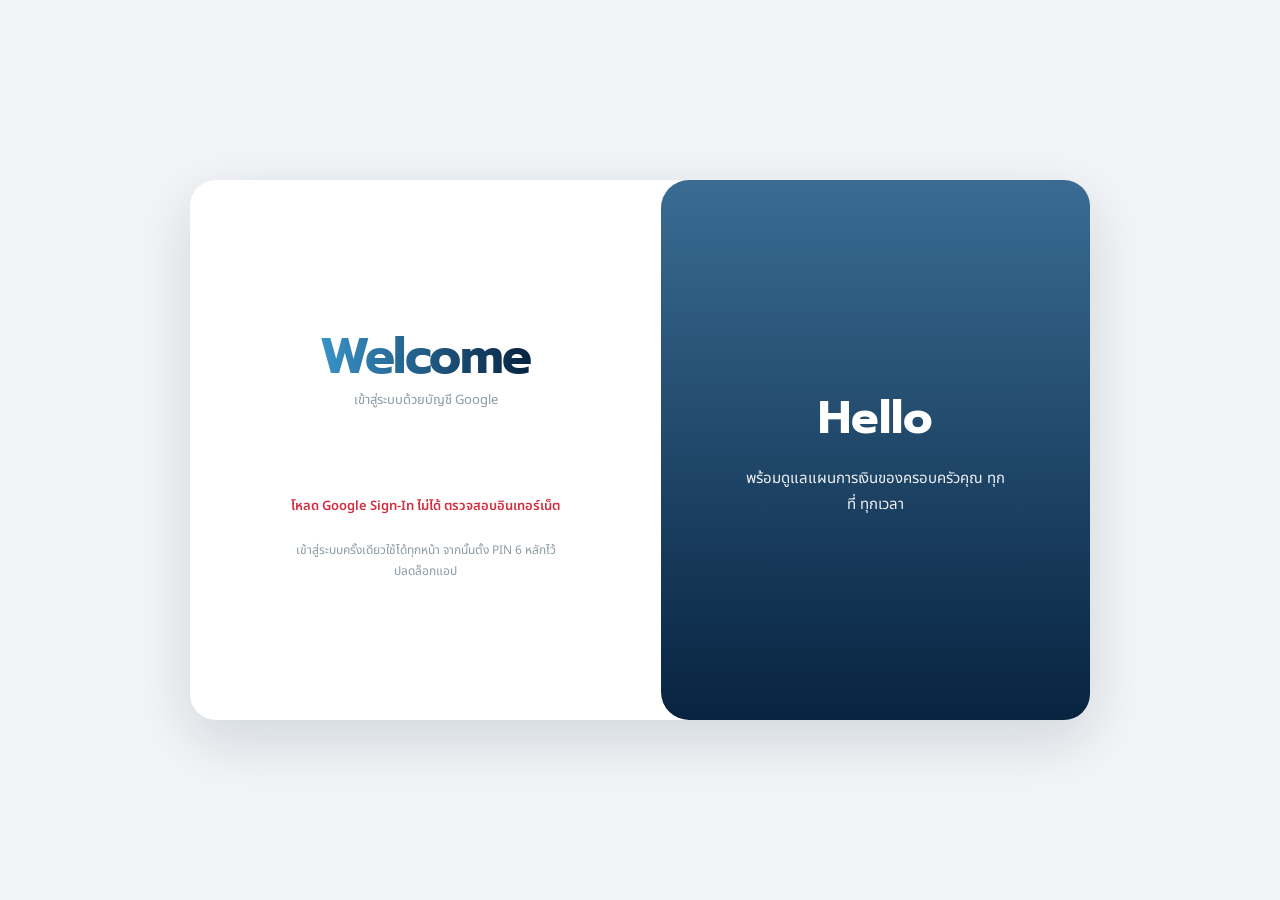
==== index.html @ ead7d0f5 "Add files via upload" ====
<!DOCTYPE html>
<html lang="th">
<head>
<meta charset="UTF-8">
<meta name="viewport" content="width=device-width, initial-scale=1, viewport-fit=cover">
<title>My Family Funds — เมนูหลัก</title>
<meta name="theme-color" content="#072340">
<link rel="manifest" href="manifest.json">
<link rel="apple-touch-icon" href="portfolio/icon-192.png">
<link rel="icon" href="portfolio/icon-192.png">
<link rel="preconnect" href="https://fonts.googleapis.com">
<link href="https://fonts.googleapis.com/css2?family=Prompt:wght@500;600;700&family=Noto+Sans+Thai:wght@400;500;600;700&display=swap" rel="stylesheet">
<link rel="stylesheet" href="shell.css">

</head>
<body class="mff-home">

<div class="mff-app">

  <div class="mff-hero-wrap">
    <div class="mff-topbar">
      <span></span>
      <div class="dots" aria-hidden="true">
        <svg viewBox="0 0 24 24" fill="none" stroke="currentColor" stroke-width="2"><circle cx="5" cy="12" r="1.4"/><circle cx="12" cy="12" r="1.4"/><circle cx="19" cy="12" r="1.4"/></svg>
      </div>
    </div>

    <div class="mff-hero">
      <p class="eyebrow" id="mffGreetLine">สวัสดี 👋</p>
      <h1>เลือกเมนูที่ต้องการ<br>ใช้งานได้เลย</h1>
    </div>

    <svg class="wave" viewBox="0 0 460 60" preserveAspectRatio="none" xmlns="http://www.w3.org/2000/svg">
      <path d="M0,30 C 80,55 160,10 240,28 C 320,46 400,15 460,32 L460,60 L0,60 Z" fill="#ffffff" opacity="0.07"/>
      <path d="M0,40 C 90,60 170,25 250,38 C 330,50 400,22 460,40 L460,60 L0,60 Z" fill="#ffffff" opacity="0.1"/>
    </svg>
  </div>



  <div class="mff-grid">

    <a class="mff-card" href="profile/index.html">
      <span class="avatar">
        <svg viewBox="0 0 24 24" fill="none" stroke="currentColor" stroke-width="1.8"><circle cx="12" cy="8" r="4"/><path d="M4 20c0-4 3.6-6 8-6s8 2 8 6"/></svg>
      </span>
      <h3>My Profile</h3>
      <p>ข้อมูลสมาชิกในครอบครัว รูปถ่ายและรายละเอียดส่วนตัว</p>
    </a>

    <a class="mff-card" href="portfolio/index.html">
      <span class="icon-wrap">
        <svg viewBox="0 0 24 24" fill="none" stroke="currentColor" stroke-width="1.8" stroke-linecap="round" stroke-linejoin="round"><path d="M4 19V10"/><path d="M10 19V5"/><path d="M16 19v-8"/><path d="M4 19h16"/><path d="M13 6l4.5-2.5L21 6"/><path d="M17.5 3.5V7h3.5"/></svg>
      </span>
      <h3>My Portfolio</h3>
      <p>พอร์ตกองทุนครอบครัว กราฟและแดชบอร์ด</p>
    </a>

    <a class="mff-card" href="bookshelf/index.html">
      <span class="icon-wrap">
        <svg viewBox="0 0 24 24" fill="none" stroke="currentColor" stroke-width="1.8" stroke-linecap="round" stroke-linejoin="round"><path d="M4 4.5C4 4 4.6 3.6 5.3 3.6H10a2 2 0 0 1 2 2V20a2 2 0 0 0-2-1.6H4z"/><path d="M20 4.5c0-.5-.6-.9-1.3-.9H14a2 2 0 0 0-2 2V20a2 2 0 0 1 2-1.6h6z"/></svg>
      </span>
      <h3>My Bookshelf</h3>
      <p>คลังหนังสือครอบครัว ค้นหาและยืมอ่านได้</p>
    </a>

    <a class="mff-card" href="money/index.html">
      <span class="icon-wrap">
        <svg viewBox="0 0 24 24" fill="none" stroke="currentColor" stroke-width="1.8" stroke-linecap="round" stroke-linejoin="round"><rect x="3" y="6" width="18" height="13" rx="2.5"/><path d="M3 10h18"/><circle cx="7" cy="14.2" r="1.1" fill="currentColor" stroke="none"/></svg>
      </span>
      <h3>My Money</h3>
      <p>สรุปรายรับรายจ่าย</p>
    </a>

    <a class="mff-card" href="calendar/index.html">
      <span class="icon-wrap">
        <svg viewBox="0 0 24 24" fill="none" stroke="currentColor" stroke-width="1.8" stroke-linecap="round" stroke-linejoin="round"><rect x="3.5" y="5" width="17" height="15" rx="2.5"/><path d="M3.5 10h17M8 3v4M16 3v4"/><circle cx="8.5" cy="14.5" r="1" fill="currentColor"/><circle cx="12" cy="14.5" r="1" fill="currentColor"/></svg>
      </span>
      <h3>My Calendar</h3>
      <p>ปฏิทิน · Google Calendar</p>
    </a>

    <a class="mff-card" href="my-plan/index.html">
      <span class="icon-wrap">
        <svg viewBox="0 0 24 24" fill="none" stroke="currentColor" stroke-width="1.8" stroke-linecap="round" stroke-linejoin="round"><rect x="5" y="4" width="14" height="17" rx="2.5"/><path d="M9 4.5h6M9 12.5l2 2 4-4.5M9 18h6"/></svg>
      </span>
      <h3>My Plan</h3>
      <p>แผนภาษี ประกันสังคม บ้าน การลงทุน และเกษียณ</p>
    </a>
  </div>

</div>

<nav class="mff-bottomnav">
  <a class="mff-navbtn active" href="index.html">
    <svg viewBox="0 0 24 24" fill="none" stroke="currentColor" stroke-width="1.9"><path d="M4 11.5 12 4l8 7.5"/><path d="M6 10v9a1 1 0 0 0 1 1h3v-6h4v6h3a1 1 0 0 0 1-1v-9"/></svg>
    หน้าแรก
  </a>
  <button type="button" class="mff-navbtn" id="navSearchBtn">
    <svg viewBox="0 0 24 24" fill="none" stroke="currentColor" stroke-width="1.9"><circle cx="11" cy="11" r="7"/><path d="m21 21-4.3-4.3"/></svg>
    ค้นหา
  </button>
  <button type="button" class="mff-navbtn" id="navNotifBtn">
    <svg viewBox="0 0 24 24" fill="none" stroke="currentColor" stroke-width="1.9"><path d="M18 8a6 6 0 0 0-12 0c0 5-2 6-2 6h16s-2-1-2-6"/><path d="M9.5 20a2.5 2.5 0 0 0 5 0"/></svg>
    <span id="notifBadge" class="mff-badge-dot" hidden></span>
    แจ้งเตือน
  </button>
  <a class="mff-navbtn" href="settings/index.html">
    <svg viewBox="0 0 24 24" fill="none" stroke="currentColor" stroke-width="1.9"><circle cx="12" cy="12" r="3"/><path d="M19.4 15a1.7 1.7 0 0 0 .3 1.9l.1.1a2 2 0 1 1-2.8 2.8l-.1-.1a1.7 1.7 0 0 0-1.9-.3 1.7 1.7 0 0 0-1 1.5V21a2 2 0 1 1-4 0v-.1a1.7 1.7 0 0 0-1-1.6 1.7 1.7 0 0 0-1.9.3l-.1.1a2 2 0 1 1-2.8-2.8l.1-.1a1.7 1.7 0 0 0 .3-1.9 1.7 1.7 0 0 0-1.5-1H3a2 2 0 1 1 0-4h.1a1.7 1.7 0 0 0 1.6-1 1.7 1.7 0 0 0-.3-1.9l-.1-.1a2 2 0 1 1 2.8-2.8l.1.1a1.7 1.7 0 0 0 1.9.3H9a1.7 1.7 0 0 0 1-1.5V3a2 2 0 1 1 4 0v.1a1.7 1.7 0 0 0 1 1.5 1.7 1.7 0 0 0 1.9-.3l.1-.1a2 2 0 1 1 2.8 2.8l-.1.1a1.7 1.7 0 0 0-.3 1.9V9a1.7 1.7 0 0 0 1.5 1H21a2 2 0 1 1 0 4h-.1a1.7 1.7 0 0 0-1.5 1z"/></svg>
    Setting
  </a>
</nav>

<script src="config.js"></script>
<script src="admin-login.js"></script>
<script src="settings-store.js"></script>
<script src="data-safety.js"></script>
<script>
(function(){
  var h=new Date().getHours();
  var g=h<11?'อรุณสวัสดิ์ ☀️':h<17?'สวัสดีตอนบ่าย 👋':'สวัสดีตอนเย็น 🌙';
  var el=document.getElementById('mffGreetLine');
  if(el) el.textContent=g;
})();
if('serviceWorker' in navigator){
  window.addEventListener('load', function(){
    navigator.serviceWorker.register('sw.js').catch(function(){});
  });
}

/* ===================== ค้นหา + แจ้งเตือน (bottom nav) =====================
   ทั้งสองฟีเจอร์อ่านจาก localStorage cache ที่แต่ละโมดูลเก็บไว้ในเครื่องนี้
   (โมดูลไหนยังไม่เคยเปิดก็จะยังไม่มี cache — ถือว่ายังไม่มีข้อมูล) ไม่ยิง
   network เพิ่มและไม่ผูกกับ Google Sheets โดยตรง จึงเปิดได้เร็วและออฟไลน์ได้ */
(function(){
  'use strict';
  function esc(s){return String(s==null?'':s).replace(/[&<>'"]/g,function(c){return {'&':'&amp;','<':'&lt;','>':'&gt;',"'":'&#39;','"':'&quot;'}[c];});}
  function readJSON(key,fallback){ try{ var raw=localStorage.getItem(key); return raw?JSON.parse(raw):fallback; }catch(e){ return fallback; } }

  function openSheet(title,bodyHtml){
    closeSheet();
    var o=document.createElement('div'); o.className='mff-sheet-overlay'; o.id='mffSheetOverlay';
    o.innerHTML='<div class="mff-sheet-card">'+
      '<div class="mff-sheet-head"><h3>'+esc(title)+'</h3><button type="button" class="mff-sheet-close" id="mffSheetCloseBtn">×</button></div>'+
      '<div class="mff-sheet-body" id="mffSheetBody">'+bodyHtml+'</div>'+
    '</div>';
    document.body.appendChild(o);
    o.addEventListener('click',function(e){ if(e.target===o) closeSheet(); });
    document.getElementById('mffSheetCloseBtn').onclick=closeSheet;
    return o;
  }
  function closeSheet(){ var o=document.getElementById('mffSheetOverlay'); if(o) o.remove(); }

  /* ---------- ค้นหา ---------- */
  function monthLabelTH(key){
    var THAI_MONTHS=['มกราคม','กุมภาพันธ์','มีนาคม','เมษายน','พฤษภาคม','มิถุนายน','กรกฎาคม','สิงหาคม','กันยายน','ตุลาคม','พฤศจิกายน','ธันวาคม'];
    var parts=String(key||'').split('-'); var y=Number(parts[0]),m=Number(parts[1]);
    if(!y||!m) return key||'';
    return THAI_MONTHS[m-1]+' '+(y+543);
  }
  function collectSearchIndex(){
    var groups=[];

    var profiles=readJSON('mff_profiles_cache_v1',null);
    if(Array.isArray(profiles)){
      groups.push({key:'profile',title:'My Profile',icon:'👤',href:'profile/index.html',
        items:profiles.map(function(p){ return {label:((p.firstName||'')+' '+(p.lastName||'')).trim()||'(ไม่มีชื่อ)', sub:p.relation||p.phone||''}; })});
    }

    var portfolio=readJSON('khlangthun_portfolio_oldui_latest_v4',null);
    if(portfolio && Array.isArray(portfolio.funds)){
      groups.push({key:'portfolio',title:'My Portfolio',icon:'📊',href:'portfolio/index.html',
        items:portfolio.funds.map(function(f){ return {label:f.name||f.id||'(กองทุน)', sub:f.owner?('เจ้าของ: '+f.owner):''}; })});
    }

    var books=readJSON('mff_bookshelf_cache_v1',null);
    if(Array.isArray(books)){
      groups.push({key:'bookshelf',title:'My Bookshelf',icon:'📚',href:'bookshelf/index.html',
        items:books.map(function(b){ return {label:b.title||'(ไม่มีชื่อ)', sub:b.status||''}; })});
    }

    var money=readJSON('mff_money_cache_v3',null);
    if(Array.isArray(money)){
      var seen={}, uniq=[];
      money.forEach(function(t){
        var k=(t.category||'')+'|'+(t.type||'');
        if(t.category && !seen[k]){ seen[k]=true; uniq.push({label:t.category, sub:monthLabelTH(t.month)+' • ฿'+(Number(t.amount)||0).toLocaleString('th-TH')}); }
      });
      groups.push({key:'money',title:'My Money',icon:'💰',href:'money/monthly.html',items:uniq});
    }

    return groups;
  }
  function renderSearchResults(term){
    var groups=collectSearchIndex();
    var hasAnyCache=groups.length>0;
    term=(term||'').trim().toLowerCase();
    var resultsEl=document.getElementById('mffSearchResults');
    if(!resultsEl) return;
    if(!term){
      resultsEl.innerHTML='<div class="mff-search-empty">พิมพ์ชื่อคน เบอร์โทร กองทุน หนังสือ หรือหมวดรายจ่าย เพื่อค้นหาในทุกโมดูล'+(hasAnyCache?'':'<br><br>ยังไม่มีข้อมูลให้ค้นหา — ลองเปิดใช้งานแต่ละโมดูลก่อนสักครั้ง')+'</div>';
      return;
    }
    var html='', found=0;
    groups.forEach(function(g){
      var matches=g.items.filter(function(it){ return (it.label||'').toLowerCase().indexOf(term)!==-1 || (it.sub||'').toLowerCase().indexOf(term)!==-1; }).slice(0,8);
      if(!matches.length) return;
      found+=matches.length;
      html+='<div class="mff-search-group"><h4>'+esc(g.title)+'</h4>'+
        matches.map(function(it){
          return '<a class="mff-search-item" href="'+g.href+'"><span class="ic">'+g.icon+'</span><span class="tx"><b>'+esc(it.label)+'</b>'+(it.sub?'<span>'+esc(it.sub)+'</span>':'')+'</span></a>';
        }).join('')+
      '</div>';
    });
    resultsEl.innerHTML=found?html:'<div class="mff-search-empty">ไม่พบรายการที่ตรงกับ "'+esc(term)+'"</div>';
  }
  var contactSeq=0;
  function searchContacts(term){
    var seq=++contactSeq,resultsEl=document.getElementById('mffSearchResults');
    term=(term||'').trim();
    if(!resultsEl||term.length<2||!window.MFFAuth||!MFFAuth.call) return;
    var box=document.createElement('div');box.className='mff-search-group';box.id='mffContactBox';
    box.innerHTML='<h4>รายชื่อติดต่อ (Google Contacts)</h4><div class="mff-search-empty" style="padding:8px 0">กำลังค้นหา…</div>';
    resultsEl.appendChild(box);
    MFFAuth.call('searchContacts',{q:term}).then(function(r){
      var inp=document.getElementById('mffSearchInput');
      if(seq!==contactSeq||!inp||inp.value.trim()!==term||!document.getElementById('mffContactBox')) return;
      var b=document.getElementById('mffContactBox'),rows='';
      if(r&&r.ok){
        (r.items||[]).forEach(function(c){
          (c.phones&&c.phones.length?c.phones:['']).forEach(function(p){
            var tel=p.replace(/[^\d+]/g,'');
            rows+='<a class="mff-search-item" '+(tel?'href="tel:'+esc(tel)+'"':'')+'><span class="ic">📞</span><span class="tx"><b>'+esc(c.name||p)+'</b>'+(p&&c.name?'<span>'+esc(p)+'</span>':'')+'</span></a>';
          });
        });
        if(!rows){ b.innerHTML='<h4>รายชื่อติดต่อ (Google Contacts)</h4><div class="mff-search-empty" style="padding:8px 0">ไม่พบในรายชื่อติดต่อ</div>'; return; }
        var emp=resultsEl.querySelector(':scope > .mff-search-empty'); if(emp) emp.remove();
        b.innerHTML='<h4>รายชื่อติดต่อ (Google Contacts)</h4>'+rows;
      }else{
        b.innerHTML='<h4>รายชื่อติดต่อ (Google Contacts)</h4><div class="mff-search-empty" style="padding:8px 0;font-size:11.5px">ค้นหารายชื่อไม่ได้: '+esc((r&&r.error)||'ไม่ทราบสาเหตุ')+'</div>';
      }
    }).catch(function(){ var b=document.getElementById('mffContactBox'); if(b&&seq===contactSeq) b.remove(); });
  }
  function openSearch(){
    openSheet('ค้นหา',
      '<div class="mff-search-box">'+
        '<svg viewBox="0 0 24 24" fill="none" stroke="currentColor" stroke-width="2"><circle cx="11" cy="11" r="7"/><path d="m21 21-4.3-4.3"/></svg>'+
        '<input id="mffSearchInput" placeholder="ค้นหาคน กองทุน หนังสือ รายจ่าย เบอร์โทร..." autocomplete="off">'+
      '</div><div id="mffSearchResults"></div>');
    var input=document.getElementById('mffSearchInput');
    var timer=null;
    input.addEventListener('input',function(){ clearTimeout(timer); var v=input.value; timer=setTimeout(function(){ renderSearchResults(v); searchContacts(v); },200); });
    renderSearchResults('');
    setTimeout(function(){ input.focus(); },150);
  }

  /* ---------- แจ้งเตือน ---------- */
  function monthKeyNow(){ var d=new Date(); return d.getFullYear()+'-'+String(d.getMonth()+1).padStart(2,'0'); }
  function buildNotifications(){
    var list=[];
    try{ window.MFFSettings&&MFFSettings.hydrate(); }catch(e){}

    var sheetsConnected = localStorage.getItem('google_sheets_connected')==='1';
    if(!sheetsConnected){
      list.push({level:'warn', icon:'⚠️', title:'ยังไม่ได้เชื่อมต่อ Google Sheets',
        text:'ข้อมูลจะถูกเก็บในเครื่องนี้เท่านั้น ไปเชื่อมต่อได้จากหน้าโมดูลใดก็ได้ (ปุ่ม "เชื่อมต่อ")', href:null});
    }

    var money=readJSON('mff_money_cache_v3',null);
    if(Array.isArray(money)){
      var mk=monthKeyNow();
      var hasThisMonth=money.some(function(t){ return t.month===mk; });
      if(!hasThisMonth){
        list.push({level:'warn', icon:'💰', title:'ยังไม่ได้บันทึกรายรับ-รายจ่ายเดือนนี้',
          text:'ไปกรอกข้อมูลเดือนนี้ที่ My Money ได้เลย', href:'money/monthly.html', hrefLabel:'ไปที่ My Money →'});
      }
    }

    var profiles=readJSON('mff_profiles_cache_v1',null);
    if(Array.isArray(profiles) && profiles.length===0){
      list.push({level:'info', icon:'👤', title:'ยังไม่มีข้อมูลสมาชิกครอบครัว',
        text:'เพิ่มสมาชิกคนแรกได้ที่ My Profile', href:'profile/index.html', hrefLabel:'ไปที่ My Profile →'});
    }

    var portfolio=readJSON('khlangthun_portfolio_oldui_latest_v4',null);
    if(portfolio && Array.isArray(portfolio.funds) && portfolio.funds.length===0){
      list.push({level:'info', icon:'📊', title:'ยังไม่มีกองทุนในพอร์ต',
        text:'เพิ่มกองทุนแรกได้ที่ My Portfolio', href:'portfolio/index.html', hrefLabel:'ไปที่ My Portfolio →'});
    }

    var books=readJSON('mff_bookshelf_cache_v1',null);
    if(Array.isArray(books) && books.length===0){
      list.push({level:'info', icon:'📚', title:'ชั้นหนังสือยังว่างอยู่',
        text:'เพิ่มหนังสือเล่มแรกได้ที่ My Bookshelf', href:'bookshelf/index.html', hrefLabel:'ไปที่ My Bookshelf →'});
    }

    // งบรายหมวด (My Money > รายวัน)
    try{
      var bg=readJSON('mff_daily_budget_v1',null), dly=readJSON('mff_daily_cache_v1',[]);
      if(bg && Array.isArray(dly)){
        var nowD=new Date(), mk2=nowD.getFullYear()+'-'+String(nowD.getMonth()+1).padStart(2,'0'), byCat={}, tot=0;
        dly.forEach(function(e){ if((e.date||'').slice(0,7)!==mk2) return; var a=Number(e.amount)||0; byCat[e.category]=(byCat[e.category]||0)+a; tot+=a; });
        var over=[]; if(bg.total>0) over.push({n:'รวมทั้งเดือน',s:tot,l:Number(bg.total)});
        Object.keys(bg.cats||{}).forEach(function(c){ var l=Number(bg.cats[c])||0; if(l>0) over.push({n:c,s:byCat[c]||0,l:l}); });
        over.map(function(o){o.p=o.s/o.l*100;return o}).filter(function(o){return o.p>=80}).sort(function(a,b){return b.p-a.p}).slice(0,3).forEach(function(o){
          var f=function(n){return Math.round(n).toLocaleString('th-TH')};
          list.push({level:o.p>=100?'warn':'info', icon:'💸',
            title:'งบ '+o.n+(o.p>=100?' เกินแล้ว ':' ใช้ไปแล้ว ')+Math.round(o.p)+'%',
            text:'฿'+f(o.s)+' จากงบ ฿'+f(o.l)+' ของเดือนนี้', href:'money/daily.html', hrefLabel:'ดูงบ My Money →'});
        });
      }
    }catch(e){}

    // เอกสารใกล้หมดอายุ (จาก My Profile)
    try{
      var ppl=readJSON('mff_profiles_cache_v1',[]), today=new Date(); today.setHours(0,0,0,0);
      var TM=['ม.ค.','ก.พ.','มี.ค.','เม.ย.','พ.ค.','มิ.ย.','ก.ค.','ส.ค.','ก.ย.','ต.ค.','พ.ย.','ธ.ค.'], due=[];
      (Array.isArray(ppl)?ppl:[]).forEach(function(pp){
        (Array.isArray(pp.documents)?pp.documents:[]).forEach(function(d){
          var m=/^(\d{4})-(\d{2})-(\d{2})$/.exec(d&&d.expiry||''); if(!m) return;
          var days=Math.round((new Date(+m[1],+m[2]-1,+m[3])-today)/86400000);
          if(days<=60) due.push({days:days,who:pp.firstName||'สมาชิก',type:d.type||'เอกสาร',date:(+m[3])+' '+TM[+m[2]-1]+' '+(+m[1]+543)});
        });
      });
      due.sort(function(a,b){return a.days-b.days}).slice(0,5).forEach(function(x){
        list.push({level:x.days<=30?'warn':'info', icon:'🪪',
          title:x.who+' · '+x.type+(x.days<0?' หมดอายุแล้ว '+Math.abs(x.days)+' วัน':x.days===0?' หมดอายุวันนี้':' จะหมดอายุใน '+x.days+' วัน'),
          text:'ครบกำหนด '+x.date+' — ต่ออายุก่อนครบกำหนด', href:'profile/index.html', hrefLabel:'เปิด My Profile →'});
      });
    }catch(e){}

    // หนังสือที่ให้ยืม ใกล้ครบกำหนด/เกินกำหนด (จาก My Bookshelf)
    try{
      var shelf=readJSON('mff_bookshelf_cache_v1',[]), t0=new Date(); t0.setHours(0,0,0,0);
      var BM=['ม.ค.','ก.พ.','มี.ค.','เม.ย.','พ.ค.','มิ.ย.','ก.ค.','ส.ค.','ก.ย.','ต.ค.','พ.ย.','ธ.ค.'], lend=[];
      (Array.isArray(shelf)?shelf:[]).forEach(function(bk){
        var m=/^(\d{4})-(\d{2})-(\d{2})$/.exec(bk&&bk.dueDate||''); if(!bk.borrower||!m) return;
        var days=Math.round((new Date(+m[1],+m[2]-1,+m[3])-t0)/86400000);
        if(days<=3) lend.push({days:days,title:bk.title||'หนังสือ',who:bk.borrower,date:(+m[3])+' '+BM[+m[2]-1]+' '+(+m[1]+543)});
      });
      lend.sort(function(a,b){return a.days-b.days}).slice(0,4).forEach(function(x){
        list.push({level:x.days<0?'warn':'info', icon:'📚',
          title:x.who+' ยืม "'+x.title+'" '+(x.days<0?'เกินกำหนด '+Math.abs(x.days)+' วัน':x.days===0?'ครบกำหนดวันนี้':'ครบกำหนดใน '+x.days+' วัน'),
          text:'กำหนดคืน '+x.date, href:'bookshelf/index.html', hrefLabel:'เปิด My Bookshelf →'});
      });
    }catch(e){}

    // Sync queue: แจ้งเตือนสิ่งที่แก้ไว้ตอน Offline และยังรอขึ้น Google Sheets
    try{
      var q=window.MFFDataSafety?.exportQueue?.()||[];
      if(Array.isArray(q) && q.length){
        list.push({level:'warn',icon:'☁️',title:'มีข้อมูลรอ Sync '+q.length+' รายการ',
          text:'ข้อมูลบางรายการยังไม่ได้ขึ้น Google Sheets — เปิด Setting เพื่อตรวจและ Sync',href:'settings/index.html',hrefLabel:'ไปที่ Setting →'});
      }
    }catch(e){}

    if(localStorage.getItem('mff_auto_sync_online_v1')==='0'){
      list.push({level:'info',icon:'⚡',title:'Auto Sync ถูกปิดอยู่',
        text:'เมื่อกลับมา Online ระบบจะไม่ Sync ให้อัตโนมัติ',href:'settings/index.html',hrefLabel:'เปิด Auto Sync →'});
    }

    if(localStorage.getItem('mff_report_email_configured')!=='1'){
      list.push({level:'info',icon:'📧',title:'ยังไม่ได้ตั้งสรุปรายเดือนทางอีเมล',
        text:'ตั้งค่าอีเมลและทดสอบรายงานได้จาก Setting',href:'settings/index.html',hrefLabel:'ตั้งค่ารายงาน →'});
    }

    if(localStorage.getItem('mff_retirement_latest_experiment_v1')){
      try{
        var rr=JSON.parse(localStorage.getItem('mff_retirement_latest_experiment_v1'));
        var rd=rr&&rr.savedAt?new Date(rr.savedAt):null;
        list.push({level:'info',icon:'🎯',title:'มีการทดลองแผนเกษียณที่บันทึกล่าสุด',
          text:rd?'บันทึกล่าสุด '+rd.toLocaleString('th-TH',{dateStyle:'medium',timeStyle:'short'}):'มีข้อมูลการทดลองเกษียณที่บันทึกไว้',href:'portfolio/index.html',hrefLabel:'เปิด Retirement →'});
      }catch(e){}
    }

    return list;
  }
  function renderNotifBadge(){
    var list=buildNotifications();
    var badge=document.getElementById('notifBadge');
    if(!badge) return;
    if(list.length){ badge.hidden=false; badge.textContent=list.length>9?'9+':String(list.length); }
    else { badge.hidden=true; }
  }
  function openNotifications(){
    var list=buildNotifications();
    var html = list.length
      ? list.map(function(n){
          return '<div class="mff-notif-item '+(n.level==='warn'?'warn':'info')+'"><span class="ic">'+n.icon+'</span><span class="tx"><b>'+esc(n.title)+'</b><span>'+esc(n.text)+'</span>'+(n.href?('<br><a href="'+n.href+'">'+esc(n.hrefLabel||'ไปที่หน้านั้น →')+'</a>'):'')+'</span></div>';
        }).join('')
      : '<div class="mff-notif-empty">ไม่มีการแจ้งเตือนใหม่ 🎉</div>';
    openSheet('แจ้งเตือน', html);
  }

  document.getElementById('navSearchBtn').addEventListener('click', openSearch);
  document.getElementById('navNotifBtn').addEventListener('click', openNotifications);
  renderNotifBadge();
  window.addEventListener('storage', renderNotifBadge);
})();
</script>

</body>
</html>
---- shell.css ----
/* ===== My Family Funds — App Shell =====
   Shared visual language across the 4-module home and placeholder modules.
   Palette and type intentionally match the Portfolio module so moving
   between the shell and that module feels like one continuous product. */

:root{
  --bg:#F2F4F6;
  --bg-deep:#F2F4F6;
  --surface:#FFFFFF;
  --ink:#2E3A42;
  --ink-soft:#5C6B74;
  --ink-faint:#8B9AA3;
  --primary:#072340;
  --primary-light:#3A6C93;
  --primary-soft:#E3EBF1;
  --line:#E1E6EA;
  --gold:#C89B3C;
  --gold-text:#8C6A20;
  --income:#1F9D6C;
  --income-soft:#DCEFE4;
  --expense:#E0654B;
  --expense-soft:#F3DFDA;
  --invest:#8B6BC9;
  --invest-soft:#E5DFF3;
  --shadow-card: 0 2px 10px rgba(46,58,66,.07);
  --shadow-hero: 0 4px 18px rgba(46,58,66,.08);
  --shadow-inset: none;
  --radius-l:26px;
  --radius-m:18px;
  --safe-t: env(safe-area-inset-top, 0px);
  --safe-b: env(safe-area-inset-bottom, 0px);
}

*{box-sizing:border-box}
html,body{margin:0;padding:0}
body{
  font-family:'Noto Sans Thai','Prompt',system-ui,-apple-system,sans-serif;
  color:var(--ink);
  background:var(--bg);
  min-height:100svh;
}

/* Page body is always the plain mint base — no viewport-relative color
   tricks here, so nothing can drift or cut through content on any
   screen size. */
body{background:var(--bg)}

.mff-app{
  max-width:460px;
  margin:0 auto;
  min-height:100svh;
  position:relative;
  padding-bottom:calc(84px + var(--safe-b));
  background:var(--bg);
}

/* Watery duotone header — sized to ITS OWN CONTENT (topbar + greeting),
   never to the viewport, so the colour block always ends exactly where
   the header ends, on every device, instead of cutting through cards. */
.mff-hero-wrap{
  position:relative;
  overflow:hidden;
  background:var(--bg);
  box-shadow:var(--shadow-hero);
  border-radius:0 0 32px 32px;
  padding-bottom:44px; /* room for the grid to overlap into */
}
.mff-hero-wrap svg.wave{display:none}

/* ---------- top bar ---------- */
.mff-topbar{
  display:flex;align-items:center;justify-content:space-between;
  padding:calc(18px + var(--safe-t)) 20px 6px;
  color:var(--ink);
  position:relative;
}
.mff-topbar .back{
  display:inline-flex;align-items:center;gap:6px;
  color:var(--ink);text-decoration:none;font-size:15px;font-weight:600;
  opacity:.85;
}
.mff-topbar .back svg{width:20px;height:20px}
.mff-topbar .dots{display:flex;gap:14px;opacity:.7;color:var(--ink)}

/* ---------- greeting header (home) ---------- */
.mff-hero{padding:6px 22px 6px;color:var(--ink);position:relative}
.mff-hero .eyebrow{
  font-size:13px;font-weight:700;margin:0 0 4px;
  background:linear-gradient(90deg,var(--primary),var(--primary));
  -webkit-background-clip:text;background-clip:text;color:transparent;
}
.mff-hero h1{font-size:26px;line-height:1.25;margin:0;font-weight:700;color:var(--ink)}
.mff-hero h1 b{color:var(--primary)}

/* ---------- module grid ---------- */
.mff-grid{
  display:grid;grid-template-columns:1fr 1fr;gap:16px;
  padding:0 20px;margin-top:-30px;
  position:relative;
}
.mff-card{
  background:var(--surface);
  border-radius:var(--radius-l);
  box-shadow:var(--shadow-card);
  padding:22px 16px 18px;
  text-align:center;
  text-decoration:none;
  color:var(--ink);
  display:flex;flex-direction:column;align-items:center;gap:10px;
  border:1px solid var(--line);
  position:relative;
  transition:transform .15s ease, box-shadow .15s ease;
}
.mff-card:active{transform:scale(.97)}
.mff-card .ribbon{
  position:absolute;top:10px;right:10px;background:var(--gold);color:#3D2E0A;
  font-size:9.5px;font-weight:700;padding:2px 7px;border-radius:999px;
}
.mff-card .icon-wrap{
  width:58px;height:58px;border-radius:18px;
  display:flex;align-items:center;justify-content:center;
  background:var(--primary-soft);color:var(--primary);
}
.mff-card .icon-wrap svg{width:30px;height:30px}
.mff-card .avatar{width:58px;height:58px;border-radius:50%;overflow:hidden;background:var(--primary-soft);display:flex;align-items:center;justify-content:center}
.mff-card .avatar svg{width:34px;height:34px;color:var(--primary)}
.mff-card h3{margin:2px 0 0;font-size:16.5px;font-weight:700}
.mff-card p{margin:0;font-size:12px;color:var(--ink-soft);line-height:1.5}
.mff-card .soon{
  position:absolute;top:12px;right:12px;font-size:10px;font-weight:700;
  background:var(--primary-soft);color:var(--primary);border-radius:999px;padding:3px 8px;
}

/* ---------- bottom nav ---------- */
.mff-bottomnav{
  position:fixed;left:0;right:0;bottom:0;
  max-width:460px;margin:0 auto;
  background:var(--bg);
  display:flex;justify-content:space-around;align-items:center;
  padding:10px 8px calc(10px + var(--safe-b));
  box-shadow:0 -6px 16px -4px #c3cbd0;
}
.mff-navbtn{
  border:0;background:none;display:flex;flex-direction:column;align-items:center;gap:4px;
  color:var(--ink-faint);font-size:10px;font-weight:600;cursor:pointer;padding:4px 10px;
  text-decoration:none;position:relative;
}
.mff-navbtn svg{width:22px;height:22px}
.mff-navbtn.active{color:var(--primary);border:0;outline:0;box-shadow:none}
.mff-navbtn:focus,.mff-navbtn:focus-visible{border:0;outline:0;box-shadow:none}
.mff-navbtn .mff-badge-dot{
  position:absolute;top:0;right:10px;min-width:15px;height:15px;padding:0 3px;border-radius:999px;
  background:var(--expense);color:#fff;font-size:9px;font-weight:800;line-height:15px;text-align:center;
}

/* ---------- bottom-sheet modal (search / notifications) ---------- */
.mff-sheet-overlay{position:fixed;inset:0;z-index:5000;background:rgba(46,58,66,.35);display:flex;align-items:flex-end;justify-content:center}
.mff-sheet-card{width:100%;max-width:460px;max-height:80vh;background:var(--bg);box-shadow:var(--shadow-hero);border-radius:22px 22px 0 0;display:flex;flex-direction:column;overflow:hidden}
.mff-sheet-head{display:flex;align-items:center;justify-content:space-between;gap:10px;padding:18px 20px 12px;border-bottom:1px solid var(--line);flex:none}
.mff-sheet-head h3{margin:0;font-size:16px}
.mff-sheet-close{border:0;background:var(--primary-soft);color:var(--primary);width:44px;height:44px;border-radius:50%;font-size:16px;cursor:pointer;flex:none}
.mff-sheet-body{flex:1;min-height:0;overflow-y:auto;-webkit-overflow-scrolling:touch;padding:14px 20px calc(18px + var(--safe-b))}
.mff-search-box{display:flex;align-items:center;gap:8px;background:var(--primary-soft);border-radius:14px;padding:10px 14px;margin-bottom:4px}
.mff-search-box svg{width:18px;height:18px;color:var(--primary);flex:none}
.mff-search-box input{flex:1;border:0;background:none;outline:none;font-size:14.5px;font-family:inherit;color:var(--ink)}
.mff-search-group{margin-top:14px}
.mff-search-group h4{margin:0 0 8px;font-size:11.5px;color:var(--ink-faint);text-transform:uppercase;letter-spacing:.03em}
.mff-search-item{display:flex;align-items:center;gap:12px;padding:10px 0;border-bottom:1px solid var(--line);text-decoration:none;color:var(--ink)}
.mff-search-item:last-child{border-bottom:0}
.mff-search-item .ic{width:36px;height:36px;border-radius:11px;background:var(--primary-soft);color:var(--primary);display:flex;align-items:center;justify-content:center;flex:none;font-size:16px}
.mff-search-item .tx b{display:block;font-size:13.5px}
.mff-search-item .tx span{display:block;font-size:11.5px;color:var(--ink-soft);margin-top:1px}
.mff-search-empty,.mff-notif-empty{text-align:center;color:var(--ink-faint);font-size:13px;padding:30px 10px}
.mff-notif-item{display:flex;gap:12px;padding:12px 0;border-bottom:1px solid var(--line)}
.mff-notif-item:last-child{border-bottom:0}
.mff-notif-item .ic{width:36px;height:36px;border-radius:11px;flex:none;display:flex;align-items:center;justify-content:center;font-size:17px}
.mff-notif-item.warn .ic{background:var(--expense-soft);}
.mff-notif-item.info .ic{background:var(--primary-soft);}
.mff-notif-item .tx b{display:block;font-size:13.5px;margin-bottom:2px}
.mff-notif-item .tx span{display:block;font-size:12px;color:var(--ink-soft);line-height:1.45}
.mff-notif-item .tx a{color:var(--primary);font-weight:700;text-decoration:none;font-size:12px}

/* ---------- module placeholder page ---------- */
.mff-module{padding:0 22px}
.mff-module .icon-hero{
  width:84px;height:84px;border-radius:24px;background:var(--primary-soft);
  display:flex;align-items:center;justify-content:center;margin:26px 0 18px;color:var(--primary);
}
.mff-module .icon-hero svg{width:44px;height:44px}
.mff-module h2{font-size:23px;margin:0 0 8px}
.mff-module p{color:var(--ink-soft);font-size:14.5px;line-height:1.65;margin:0 0 22px}
.mff-module .note{
  background:var(--surface);border:1px solid var(--line);border-radius:var(--radius-m);
  padding:16px 18px;font-size:13px;color:var(--ink-soft);line-height:1.7;
}
.mff-module .note b{color:var(--primary)}

@media (max-width:380px){
  .mff-hero h1{font-size:22px}
  .mff-card{padding:18px 12px 14px}
}

/* =====================================================================
   Shared "records" components — used by Profile now, and reusable later
   by Bookshelf / Lifestyle for any list → detail → edit flow.
   ===================================================================== */

/* connect banner (Google Sheets not linked yet) */
.mff-banner{
  margin:14px 20px 0;background:#FFF6E9;border:1px solid #F1D9A8;color:#6B4E17;
  border-radius:14px;padding:12px 14px;font-size:12.5px;line-height:1.6;
  display:flex;align-items:center;justify-content:space-between;gap:10px;
}
.mff-banner b{display:block;font-size:13px;margin-bottom:1px}
.mff-banner button{
  flex:none;border:0;background:var(--primary);color:#fff;font-weight:700;font-size:12px;
  border-radius:10px;padding:8px 12px;cursor:pointer;
}

/* sync bar (Google Sheets already linked — manual pull/push controls) */
.mff-sync-bar{
  margin:14px 20px 0;background:var(--primary-soft);border:1px solid var(--line);color:var(--ink-soft);
  border-radius:14px;padding:10px 14px;font-size:12px;line-height:1.5;
  display:flex;align-items:center;justify-content:space-between;gap:10px;flex-wrap:wrap;
}
.mff-sync-bar-status{flex:1;min-width:150px}
.mff-sync-bar-actions{display:flex;gap:6px;flex:none}
.mff-sync-bar-btn{
  border:1px solid var(--line);background:#fff;color:var(--primary);font-weight:700;font-size:11.5px;
  border-radius:10px;padding:7px 10px;cursor:pointer;white-space:nowrap;
}

/* people / record list */
.mff-list-wrap{padding:16px 20px 100px}
.mff-people-grid{display:grid;grid-template-columns:1fr 1fr;gap:14px}
.mff-person-card{
  background:var(--surface);border:1px solid var(--line);border-radius:20px;
  padding:16px 12px 14px;text-align:center;cursor:pointer;text-decoration:none;color:inherit;
  display:flex;flex-direction:column;align-items:center;gap:8px;
  box-shadow:0 10px 22px -16px rgba(15,91,77,.25);transition:transform .12s ease;
}
.mff-person-card:active{transform:scale(.97)}
.mff-person-photo{
  width:64px;height:64px;border-radius:16px;object-fit:cover;background:var(--primary-soft);
  display:flex;align-items:center;justify-content:center;color:var(--primary);flex:none;
}
.mff-person-photo svg{width:30px;height:30px}
.mff-person-card h4{margin:0;font-size:14.5px;font-weight:700;line-height:1.3}
.mff-person-meta{display:flex;gap:6px;flex-wrap:wrap;justify-content:center}
.mff-chip{font-size:10.5px;font-weight:700;background:var(--primary-soft);color:var(--primary);border-radius:999px;padding:2.5px 8px}

.mff-empty{
  text-align:center;color:var(--ink-soft);padding:50px 20px;font-size:13.5px;line-height:1.8;
}
.mff-empty svg{width:52px;height:52px;color:var(--ink-faint);margin-bottom:10px}

/* floating add button */
.mff-fab{
  position:fixed;left:50%;bottom:calc(94px + var(--safe-b));transform:translateX(calc(-1 * min(460px,100vw)/2 + 20px + 27px));
  width:54px;height:54px;border-radius:50%;background:var(--primary);color:#fff;border:0;
  display:flex;align-items:center;justify-content:center;box-shadow:0 14px 26px -8px rgba(15,91,77,.55);
  cursor:pointer;z-index:20;
}
.mff-fab svg{width:24px;height:24px}

/* ID-card style detail view */
.mff-idcard{
  margin:0 20px 24px;background:var(--surface);border:1px solid var(--line);border-radius:24px;
  padding:22px 20px 20px;box-shadow:var(--shadow-card);
}
.mff-idcard-top{display:flex;gap:16px;align-items:center;margin-bottom:16px}
.mff-idcard-photo-wrap{position:relative;flex:none}
.mff-idcard-photo{
  width:88px;height:88px;border-radius:20px;object-fit:cover;background:var(--primary-soft);
  display:flex;align-items:center;justify-content:center;color:var(--primary);border:3px solid var(--primary-soft);
}
.mff-idcard-photo svg{width:40px;height:40px}
.mff-photo-edit-btn{
  position:absolute;bottom:-4px;right:-4px;width:36px;height:36px;border-radius:50%;
  background:var(--primary);color:#fff;border:2px solid #fff;display:flex;align-items:center;justify-content:center;cursor:pointer;
}
.mff-photo-edit-btn svg{width:14px;height:14px}
.mff-idcard-name{flex:1;min-width:0}
.mff-idcard-name h2{margin:0 0 4px;font-size:19px;line-height:1.3;word-break:break-word}
.mff-idcard-name .sub{font-size:12.5px;color:var(--ink-soft)}

.mff-field-row{
  display:flex;gap:10px;padding:11px 0;border-bottom:1px solid var(--line);align-items:flex-start;
  min-width:0;
}
.mff-field-row:last-child{border-bottom:0;padding-bottom:0}
.mff-field-row .lbl{flex:none;width:104px;font-size:11.5px;color:var(--ink-faint);font-weight:600;padding-top:2px;line-height:1.4}
.mff-field-row .val{flex:1;min-width:0;font-size:14px;color:var(--ink);line-height:1.55;word-break:break-word}
.mff-field-row input,.mff-field-row select,.mff-field-row textarea{
  flex:1;min-width:0;width:100%;border:1px solid var(--line);border-radius:10px;padding:8px 10px;font-size:16px;
  font-family:inherit;color:var(--ink);background:var(--bg);
}
.mff-field-row textarea{resize:vertical;min-height:44px}

.mff-detail-actions{display:flex;gap:10px;padding:0 20px 30px}
.mff-btn{flex:1;border:0;border-radius:14px;padding:13px;font-size:14.5px;font-weight:700;cursor:pointer;text-align:center}
.mff-btn-primary{background:var(--primary);color:#fff}
.mff-btn-ghost{background:var(--primary-soft);color:var(--primary)}
.mff-btn-danger-text{
  display:block;margin:0 20px 30px;text-align:center;background:none;border:0;color:#c0435a;font-size:13px;
  font-weight:600;cursor:pointer;padding:8px;
}
.mff-back-row{padding:14px 20px 0}
.mff-back-row a{color:var(--primary);text-decoration:none;font-size:13.5px;font-weight:700;display:inline-flex;align-items:center;gap:5px}
.mff-back-row svg{width:16px;height:16px}

/* bank accounts (repeatable rows) */
.mff-bank-section{padding-top:14px;border-top:1px solid var(--line);margin-top:6px}
.mff-bank-section>.lbl{width:auto;display:block;margin-bottom:10px;font-size:12px;color:var(--ink-faint);font-weight:600}
.mff-bank-view-row{display:flex;justify-content:space-between;gap:10px;padding:8px 0;font-size:13.5px;border-bottom:1px solid var(--line)}
.mff-bank-view-row:last-child{border-bottom:0}
.mff-bank-view-row .bname{color:var(--ink);font-weight:600}
.mff-bank-view-row .bnum{color:var(--ink-soft);font-variant-numeric:tabular-nums}
.mff-bank-row{display:flex;gap:8px;margin-bottom:9px;align-items:center}
.mff-bank-row select.bank-select{flex:1.35;border:1px solid var(--line);border-radius:10px;padding:8px 8px;font-size:16px;font-family:inherit;color:var(--ink);background:var(--bg);min-width:0}
.mff-bank-row input.bank-number{flex:1;border:1px solid var(--line);border-radius:10px;padding:8px 10px;font-size:16px;font-family:inherit;color:var(--ink);background:var(--bg);min-width:0}
.mff-bank-row .bank-remove{flex:none;width:44px;height:44px;border-radius:9px;background:#FDECEF;color:#C24D63;border:0;font-size:17px;line-height:1;cursor:pointer}
.mff-bank-add-btn{width:100%;border:1.5px dashed var(--line);background:none;color:var(--primary);font-weight:700;font-size:13px;border-radius:12px;padding:10px;cursor:pointer;margin-top:2px}

/* =====================================================================
   Money module — month nav, summary cards, charts, editable line items
   ===================================================================== */
.mff-month-nav{
  display:flex;align-items:center;justify-content:center;gap:14px;
  padding:14px 20px 2px;
}
.mff-month-nav button{
  width:44px;height:44px;border-radius:50%;border:1px solid var(--line);background:var(--surface);
  color:var(--primary);display:flex;align-items:center;justify-content:center;cursor:pointer;flex:none;
}
.mff-month-nav .label{font-size:15px;font-weight:700;min-width:150px;text-align:center}

.mff-money-summary{display:grid;grid-template-columns:repeat(3,1fr);gap:10px;padding:12px 20px 4px}
.mff-sum-card{background:var(--surface);border:1px solid var(--line);border-radius:16px;padding:12px 10px;text-align:center}
.mff-sum-card .lbl{font-size:10.5px;color:var(--ink-faint);font-weight:700;margin-bottom:4px}
.mff-sum-card .amt{font-size:15px;font-weight:800;word-break:break-word}
.mff-sum-card.income .amt{color:var(--income)}
.mff-sum-card.expense .amt{color:var(--expense)}
.mff-sum-card.balance .amt.pos{color:var(--income)}
.mff-sum-card.balance .amt.neg{color:var(--expense)}

.mff-chart-card{background:var(--surface);border:1px solid var(--line);border-radius:20px;margin:14px 20px 0;padding:16px 16px 14px;box-shadow:var(--shadow-card)}
.mff-chart-card h4{margin:0 0 12px;font-size:14px;font-weight:700;color:var(--ink)}
.mff-chart-card canvas{max-width:100%}
.mff-chart-legend{display:flex;gap:16px;justify-content:center;margin-top:10px;font-size:11.5px;color:var(--ink-soft)}
.mff-chart-legend span{display:inline-flex;align-items:center;gap:5px}
.mff-chart-legend i{width:9px;height:9px;border-radius:3px;display:inline-block}

.mff-cat-bar-row{margin-bottom:11px}
.mff-cat-bar-row:last-child{margin-bottom:0}
.mff-cat-bar-head{display:flex;justify-content:space-between;font-size:12.5px;margin-bottom:5px}
.mff-cat-bar-head .nm{color:var(--ink);font-weight:600}
.mff-cat-bar-head .amt{color:var(--ink-soft);font-variant-numeric:tabular-nums}
.mff-cat-bar-track{height:8px;border-radius:5px;background:var(--primary-soft);overflow:hidden}
.mff-cat-bar-fill{height:100%;border-radius:5px;background:var(--expense)}

.mff-money-section{margin:16px 20px 0;background:var(--surface);border:1px solid var(--line);border-radius:20px;padding:16px 16px 14px;box-shadow:var(--shadow-card)}
.mff-money-section-head{display:flex;align-items:center;justify-content:space-between;margin-bottom:4px}
.mff-money-section-head h4{margin:0;font-size:14.5px;font-weight:700}
.mff-money-section-head .tag{font-size:10.5px;font-weight:700;border-radius:999px;padding:3px 9px}
.mff-money-section.income .tag{background:var(--income-soft);color:var(--income)}
.mff-money-section.fixed .tag{background:var(--expense-soft);color:var(--expense)}
.mff-money-section.variable .tag{background:var(--invest-soft);color:var(--invest)}
.mff-money-view-row{display:flex;justify-content:space-between;gap:10px;padding:9px 0;font-size:13.5px;border-bottom:1px solid var(--line)}
.mff-money-view-row:last-child{border-bottom:0}
.mff-money-view-row .nm{color:var(--ink)}
.mff-money-view-row .amt{color:var(--ink);font-weight:700;font-variant-numeric:tabular-nums}
.mff-money-empty-row{padding:10px 0;font-size:12.5px;color:var(--ink-faint)}
.mff-money-line-row{display:flex;gap:8px;margin-bottom:9px;align-items:center}
.mff-money-line-row select{flex:1.5;border:1px solid var(--line);border-radius:10px;padding:8px 8px;font-size:16px;font-family:inherit;color:var(--ink);background:var(--bg);min-width:0}
.mff-money-line-row input.money-amount{flex:1;border:1px solid var(--line);border-radius:10px;padding:8px 10px;font-size:16px;font-family:inherit;color:var(--ink);background:var(--bg);min-width:0}
.mff-money-line-row .money-remove{flex:none;width:44px;height:44px;border-radius:9px;background:#FDECEF;color:#C24D63;border:0;font-size:17px;line-height:1;cursor:pointer}
.mff-money-add-btn{width:100%;border:1.5px dashed var(--line);background:none;color:var(--primary);font-weight:700;font-size:12.5px;border-radius:12px;padding:9px;cursor:pointer;margin-top:2px}
.mff-money-section-total{display:flex;justify-content:space-between;padding-top:10px;margin-top:6px;border-top:1px dashed var(--line);font-size:13px;font-weight:700}

.mff-money-actions{display:flex;gap:10px;padding:18px 20px 30px}

/* plan vs actual line items */
.mff-money-recap{margin:10px 20px 0;text-align:center;font-size:12px;color:var(--ink-soft)}
.mff-money-recap b{color:var(--ink)}
.mff-money-view-row2{padding:9px 0;border-bottom:1px solid var(--line)}
.mff-money-view-row2:last-child{border-bottom:0}
.mff-money-view-row2 .nm{font-size:13.5px;color:var(--ink);font-weight:600;margin-bottom:3px}
.mff-money-view-row2 .amts{display:flex;gap:14px;font-size:12px;color:var(--ink-soft)}
.mff-money-view-row2 .amts b{color:var(--ink);font-variant-numeric:tabular-nums}
.mff-money-line-row2{border:1px solid var(--line);border-radius:12px;padding:10px;margin-bottom:9px}
.mff-money-line-row2 .row-top{display:flex;gap:8px;align-items:center;margin-bottom:8px}
.mff-money-line-row2 select{flex:1;border:1px solid var(--line);border-radius:10px;padding:8px 8px;font-size:16px;font-family:inherit;color:var(--ink);background:var(--bg);min-width:0}
.mff-money-line-row2 .money-remove{flex:none;width:44px;height:44px;border-radius:9px;background:#FDECEF;color:#C24D63;border:0;font-size:17px;line-height:1;cursor:pointer}
.mff-money-line-row2 .row-bottom{display:flex;gap:8px}
.mff-money-line-row2 .amt-field{flex:1;min-width:0}
.mff-money-line-row2 .amt-field label{display:block;font-size:10.5px;color:var(--ink-faint);font-weight:700;margin-bottom:3px}
.mff-money-line-row2 .amt-field input{width:100%;min-width:0;border:1px solid var(--line);border-radius:10px;padding:8px 10px;font-size:16px;font-family:inherit;color:var(--ink);background:var(--bg)}

/* =====================================================================
   Money module v3 — spreadsheet-style table + edit-all popup
   ===================================================================== */
.mff-money-tabs{display:flex;gap:8px;padding:14px 20px 4px}
.mff-money-tab{
  flex:1;min-width:0;background:var(--surface);border-radius:14px;padding:9px 6px;text-align:center;
  border:1.5px solid var(--line);
}
.mff-money-tab .t-lbl{font-size:10px;font-weight:700;color:var(--ink-faint);margin-bottom:2px}
.mff-money-tab .t-amt{font-size:13px;font-weight:800;word-break:break-word}
.mff-money-tab.income{border-color:var(--income)}
.mff-money-tab.income .t-amt{color:var(--income)}
.mff-money-tab.expense{border-color:var(--expense)}
.mff-money-tab.expense .t-amt{color:var(--expense)}
.mff-money-tab.balance{border-color:var(--ink)}
.mff-money-tab.balance .t-amt.pos{color:var(--income)}
.mff-money-tab.balance .t-amt.neg{color:var(--expense)}

.mff-edit-trigger{
  display:block;width:calc(100% - 40px);margin:12px 20px 0;background:var(--primary);color:#fff;
  border:0;border-radius:14px;padding:13px;font-size:14.5px;font-weight:700;cursor:pointer;
}

.mff-sheet{margin:16px 20px 0;background:var(--surface);border:1px solid var(--line);border-radius:18px;overflow:hidden;box-shadow:var(--shadow-card)}
.mff-sheet-head{padding:9px 14px;font-size:12.5px;font-weight:700;color:#fff}
.mff-sheet-head.income{background:var(--income)}
.mff-sheet-head.fixed{background:var(--expense)}
.mff-sheet-head.variable{background:var(--invest)}
.mff-sheet-head.summary{background:var(--ink)}
.mff-sheet-row{display:flex;justify-content:space-between;gap:10px;padding:9px 14px;font-size:13px;border-bottom:1px solid var(--line);min-width:0}
.mff-sheet-row:last-child{border-bottom:0}
.mff-sheet-row .nm{color:var(--ink);min-width:0;word-break:break-word}
.mff-sheet-row .amt{flex:none;color:var(--ink);font-weight:700;font-variant-numeric:tabular-nums}
.mff-sheet-row.total .nm, .mff-sheet-row.total .amt{font-weight:800}
.mff-sheet-row.total .amt.neg{color:var(--expense)}
.mff-sheet-row.total .amt.pos{color:var(--income)}

/* popup edit-all form */
.mff-modal-scroll{max-height:62vh;overflow-y:auto;margin:0 -20px;padding:0 20px;-webkit-overflow-scrolling:touch}
.mff-modal-row{display:flex;justify-content:space-between;align-items:center;gap:10px;padding:8px 0;border-bottom:1px solid var(--line);min-width:0}
.mff-modal-row .nm{flex:1;min-width:0;font-size:12.5px;color:var(--ink);line-height:1.4}
.mff-modal-row input{
  flex:none;width:104px;min-width:0;border:1px solid var(--line);border-radius:10px;padding:7px 8px;
  font-size:16px;font-family:inherit;color:var(--ink);background:var(--bg);text-align:right;
}
.mff-modal-section-head{padding:10px 0 6px;font-size:12px;font-weight:700;color:#fff;margin:6px -20px 0;padding-left:20px;padding-right:20px}
.mff-modal-section-head.income{background:var(--income)}
.mff-modal-section-head.fixed{background:var(--expense)}
.mff-modal-section-head.variable{background:var(--invest)}
.mff-modal-live-summary{
  display:flex;justify-content:space-between;gap:8px;padding:12px 0 4px;font-size:12.5px;font-weight:700;
  border-top:2px solid var(--ink);margin-top:6px;
}
.mff-modal-add-row{width:100%;border:1.5px dashed var(--line);background:none;color:var(--primary);font-weight:700;font-size:12px;border-radius:10px;padding:8px;cursor:pointer;margin:10px 0 2px}

/* =====================================================================
   Bookshelf module — Drive search
   ===================================================================== */
.mff-search-wrap{position:relative;margin:14px 20px 0}
.mff-search-wrap svg{position:absolute;left:14px;top:50%;transform:translateY(-50%);width:18px;height:18px;color:var(--ink-faint);pointer-events:none}
.mff-search-input{
  width:100%;box-sizing:border-box;border:1.5px solid var(--line);border-radius:14px;background:var(--surface);
  padding:12px 14px 12px 40px;font-size:16px;font-family:inherit;color:var(--ink);
}
.mff-search-input:focus{outline:none;border-color:var(--primary)}
.mff-search-status{padding:10px 20px 0;font-size:12px;color:var(--ink-soft)}
.mff-file-list{padding:6px 20px 30px;display:flex;flex-direction:column;gap:10px}
.mff-file-row{
  display:flex;align-items:center;gap:12px;background:var(--surface);border:1px solid var(--line);
  border-radius:16px;padding:12px 12px;box-shadow:var(--shadow-card);
}
.mff-file-icon{
  flex:none;width:42px;height:42px;border-radius:12px;display:flex;align-items:center;justify-content:center;
  background:var(--primary-soft);color:var(--primary);
}
.mff-file-icon svg{width:22px;height:22px}
.mff-file-meta{flex:1;min-width:0}
.mff-file-meta .fn{font-size:13.5px;font-weight:600;color:var(--ink);word-break:break-word;line-height:1.4}
.mff-file-meta .fn a{color:inherit;text-decoration:none}
.mff-file-meta .fn a:active{opacity:.7}
.mff-file-meta .fs{font-size:11px;color:var(--ink-faint);margin-top:2px}
.mff-file-dl{
  flex:none;width:44px;height:44px;border-radius:10px;background:var(--primary);color:#fff;border:0;
  display:flex;align-items:center;justify-content:center;cursor:pointer;
}
.mff-file-dl svg{width:18px;height:18px}
.mff-file-dl.loading{opacity:.6;pointer-events:none}

/* shelves (reading / to-read / finished) */
.mff-shelf{margin:14px 20px 0;background:var(--surface);border:1px solid var(--line);border-radius:20px;padding:14px 14px 12px;box-shadow:var(--shadow-card)}
.mff-shelf-head{display:flex;align-items:center;justify-content:space-between;margin-bottom:8px}
.mff-shelf-head h4{margin:0;font-size:14.5px;font-weight:700;display:flex;align-items:center;gap:7px}
.mff-shelf-head .count{font-size:11px;font-weight:700;color:var(--ink-faint);background:var(--primary-soft);border-radius:999px;padding:2px 9px}
.mff-shelf-add{border:0;background:none;color:var(--primary);font-size:12.5px;font-weight:700;cursor:pointer;padding:4px}
.mff-book-row{display:flex;align-items:center;gap:10px;padding:9px 0;border-bottom:1px solid var(--line)}
.mff-book-row:last-child{border-bottom:0}
.mff-book-row .b-icon{flex:none;width:34px;height:34px;border-radius:9px;background:var(--primary-soft);color:var(--primary);display:flex;align-items:center;justify-content:center}
.mff-book-row .b-icon svg{width:17px;height:17px}
.mff-book-row .b-title{flex:1;min-width:0;font-size:13px;color:var(--ink);word-break:break-word;line-height:1.4}
.mff-book-row .b-title a{color:inherit;text-decoration:none}
.mff-book-row .b-del{flex:none;width:40px;height:40px;border-radius:8px;background:#FDECEF;color:#C24D63;border:0;font-size:15px;cursor:pointer}
.mff-shelf-empty{font-size:12px;color:var(--ink-faint);padding:6px 0}

/* shelf picker (used from search results) */
.mff-shelf-pick-btn{width:100%;text-align:left;border:1px solid var(--line);border-radius:12px;padding:11px 14px;background:var(--surface);font-size:13.5px;font-weight:600;color:var(--ink);cursor:pointer;margin-bottom:8px;display:flex;align-items:center;gap:8px}
.mff-shelf-pick-btn:last-child{margin-bottom:0}
.mff-shelf-pick-btn svg{width:16px;height:16px;color:var(--primary);flex:none}

/* =====================================================================
   Flat finishing touches — plain white surfaces with a light border,
   no embossed/shiny shadow effect. Inputs use a normal border instead
   of a recessed inset shadow.
   ===================================================================== */
.mff-app input,.mff-app select,.mff-app textarea{
  background:var(--surface);
  border:1px solid var(--line) !important;
  box-shadow:none;
}
.mff-app input:focus,.mff-app select:focus,.mff-app textarea:focus{
  outline:none;border-color:var(--primary-light) !important;box-shadow:0 0 0 2px var(--primary-soft);
}
.mff-btn-ghost{
  background:var(--surface);border:1px solid var(--line);color:var(--primary);box-shadow:none;
}
.mff-sync-bar-btn,.mff-sync-dir-btn,.mff-search-box,.mff-month-nav button,.mff-sheet-close,.mff-search-input{
  border:1px solid var(--line) !important;box-shadow:none;background:var(--surface);
}
.mff-card,.mff-person-card,.mff-file-row,.mff-shelf,.mff-idcard,.mff-chart-card,.mff-sum-card,
.mff-money-section,.mff-sheet,.mff-money-tab,.mff-settings-card,.mff-sync-bar,.mff-banner{
  box-shadow:var(--shadow-card) !important;border:1px solid var(--line);
}

/* ---- home: 6 menu cards fit one phone screen, no scrolling ---- */
.mff-home .mff-app{display:flex;flex-direction:column;height:100svh;min-height:0;padding-bottom:calc(68px + var(--safe-b))}
.mff-home .mff-hero-wrap{flex:none;padding-bottom:36px}
.mff-home .mff-grid{flex:1;min-height:0;grid-template-rows:repeat(3,minmax(0,1fr));gap:12px;margin-top:-26px;padding-bottom:14px}
.mff-home .mff-card{padding:22px 10px 8px;gap:6px;justify-content:flex-start;min-height:0;overflow:hidden}
.mff-home .mff-card .icon-wrap,.mff-home .mff-card .avatar{width:44px;height:44px}
.mff-home .mff-card .icon-wrap{border-radius:14px}
.mff-home .mff-card .icon-wrap svg{width:24px;height:24px}
.mff-home .mff-card .avatar svg{width:26px;height:26px}
.mff-home .mff-card h3{font-size:15px;margin:0}
.mff-home .mff-card p{font-size:11px;line-height:1.35}
@media (max-height:620px){.mff-home .mff-card p{display:none}}

.mff-home .mff-card p{display:-webkit-box;-webkit-line-clamp:2;-webkit-box-orient:vertical;overflow:hidden}

/* ---- เอกสารและวันหมดอายุ (Profile) ---- */
.mfd-sec{padding-top:14px;border-top:1px solid var(--line);margin-top:6px}
.mfd-sec>.lbl{width:auto;display:block;margin-bottom:10px;font-size:12px;color:var(--ink-faint);font-weight:600}
.mfd-row{background:#F7F9FA;border:1px solid var(--line);border-radius:14px;padding:10px;margin-bottom:10px}
.mfd-top{display:flex;gap:8px;margin-bottom:8px}
.mfd-top select{flex:1;min-width:0;border:1px solid var(--line);border-radius:10px;padding:9px 8px;font-size:16px;font-family:inherit;color:var(--ink);background:#fff}
.mfd-bottom{display:grid;grid-template-columns:minmax(0,1fr);gap:8px}
.mfd-datelab{display:flex;align-items:center;gap:10px;font-size:12.5px;color:var(--ink-soft)}
.mfd-datelab span{flex:none}
.mfd-datelab input{flex:1}
.mfd-bottom input{min-width:0;width:100%;border:1px solid var(--line);border-radius:10px;padding:9px 10px;font-size:16px;font-family:inherit;color:var(--ink);background:#fff}
.mfd-remove{flex:none;width:44px;height:44px;border-radius:9px;background:#FDECEF;color:#C24D63;border:0;font-size:17px;line-height:1;cursor:pointer}
.mfd-view{display:flex;justify-content:space-between;align-items:center;gap:10px;padding:10px 0;border-bottom:1px solid var(--line)}
.mfd-view:last-child{border-bottom:0}
.mfd-vt{font-weight:600;font-size:13.5px;color:var(--ink)}
.mfd-vn{font-size:12px;color:var(--ink-soft);margin-top:2px;overflow-wrap:anywhere}
.mfd-vr{text-align:right;flex:none}
.mfd-vd{font-size:12.5px;color:var(--ink);margin-bottom:3px}
.mfd-chip{display:inline-block;border-radius:999px;padding:3px 9px;font-size:11.5px;font-weight:600}
.mfd-chip.exp{background:#FDECEF;color:#C24D63}.mfd-chip.warn{background:#FFF1DC;color:#B26A00}.mfd-chip.ok{background:#E8F5EE;color:#1F7A55}

/* ---- งบรายหมวด (Money > รายวัน) ---- */
.mfb-head{display:flex;justify-content:space-between;align-items:center;gap:10px}
.mfb-set{border:0;border-radius:999px;background:#fff;color:#072340;font:600 12px inherit;padding:6px 12px;cursor:pointer}
.mfb-body{padding:6px 16px 10px}
.mfb-empty{padding:10px 0;font-size:12.5px;color:var(--ink-faint)}
.mfb-row{padding:10px 0;border-bottom:1px solid var(--line)}
.mfb-row:last-child{border-bottom:0}
.mfb-top{display:flex;justify-content:space-between;gap:10px;font-size:13.5px}
.mfb-nm{font-weight:600;color:var(--ink);min-width:0;overflow-wrap:anywhere}
.mfb-am{color:var(--ink-soft);font-variant-numeric:tabular-nums;white-space:nowrap}
.mfb-track{height:8px;border-radius:99px;background:#E7EEF4;margin:8px 0 5px;overflow:hidden}
.mfb-track i{display:block;height:100%;border-radius:99px;background:#3A8DB5;transition:width .4s}
.mfb-row.warn .mfb-track i{background:#F2A03D}.mfb-row.over .mfb-track i{background:#D9534F}
.mfb-sub{display:flex;justify-content:space-between;font-size:11.5px;color:var(--ink-faint)}
.mfb-row.warn .mfb-sub b{color:#B26A00}.mfb-row.over .mfb-sub b,.mfb-row.over .mfb-sub span{color:#C24D63}
.mfb-hint{font-size:12.5px;color:var(--ink-soft);margin:0 0 10px}
.mfb-edit{display:flex;align-items:center;justify-content:space-between;gap:10px;padding:8px 0;border-bottom:1px solid var(--line);font-size:13.5px}
.mfb-edit span{flex:1;min-width:0}
.mfb-edit input{width:130px;border:1px solid var(--line);border-radius:10px;padding:9px 10px;font-size:16px;text-align:right;font-family:inherit}

/* ---- รายการประจำ (Money > รายเดือน) ---- */
.mfr-btn{background:#fff!important;color:#072340!important;border:1px solid var(--line)!important;margin-top:8px}
.mfr-hint{font-size:12.5px;color:var(--ink-soft);line-height:1.6;margin:0 0 10px}
.mfr-list{max-height:34vh;overflow:auto}
.mfr-row{display:grid;grid-template-columns:1fr auto 36px;gap:8px;align-items:center;padding:9px 0;border-bottom:1px solid var(--line)}
.mfr-row b{display:block;font-size:14px}.mfr-row small{color:var(--ink-faint);font-size:11.5px}
.mfr-row span{font-weight:600;color:#072340}
.mfr-row button{width:36px;height:36px;border-radius:10px;border:0;background:#FDECEF;color:#C24D63;font-size:16px}
.mfr-empty{padding:14px 0;text-align:center;color:var(--ink-faint);font-size:13px}
.mfr-add{display:grid;grid-template-columns:1fr 1fr;gap:8px;margin-top:12px}
.mfr-add select,.mfr-add input{min-width:0;border:1px solid var(--line);border-radius:10px;padding:10px;font-size:16px;font-family:inherit;background:#fff;color:var(--ink)}
.mfr-add #mfrAmt{grid-column:1/-1}
.mfr-add button{grid-column:1/-1;border:1px dashed #3A6C93;background:#F3F7FA;color:#072340;border-radius:10px;padding:11px;font-weight:600;font-family:inherit}

/* ---- Bookshelf: ความคืบหน้า / ยืม / เป้าหมาย ---- */
.mff-book-row .b-title{min-width:0}
.mff-book-row .b-edit{flex:none;width:40px;height:40px;border-radius:8px;background:#EAF0F6;color:#3A6C93;border:0;font-size:15px;cursor:pointer}
.mbk-meta{margin-top:6px;display:flex;flex-direction:column;gap:5px}
.mbk-prog{display:flex;align-items:center;gap:8px;font-size:11.5px;color:var(--ink-soft)}
.mbk-prog span{flex:none}
.mbk-bar{flex:1;height:6px;border-radius:99px;background:#E7EEF4;overflow:hidden}
.mbk-bar i{display:block;height:100%;background:#3A6C93;border-radius:99px}
.mbk-bar.big{height:9px;margin-top:8px}.mbk-bar.big i{background:#1F9D6C}
.mbk-chip{display:inline-block;align-self:flex-start;border-radius:999px;padding:3px 9px;font-size:11.5px;font-weight:600}
.mbk-chip.ok{background:#E8F0F7;color:#3A6C93}.mbk-chip.warn{background:#FFF1DC;color:#B26A00}.mbk-chip.exp{background:#FDECEF;color:#C24D63}
.mbk-goal{background:#fff;border:1px solid var(--line);border-radius:20px;padding:14px;margin:14px 20px 0;box-shadow:0 4px 14px #0723400b}
.mbk-goal-top{display:flex;justify-content:space-between;align-items:center;font-size:13.5px}
.mbk-goal-edit{border:0;background:#EAF0F6;color:#3A6C93;border-radius:999px;padding:6px 12px;font-size:12px;font-weight:600}
.mbk-goal-num{font-size:13px;color:var(--ink-soft);margin-top:6px}.mbk-goal-num span{font-size:26px;font-weight:700;color:#072340}
.mbk-goal-set{width:100%;border:1px dashed #3A6C93;background:#F3F7FA;color:#072340;border-radius:14px;padding:12px;font-weight:600;font-family:inherit}
.mbk-hint{font-size:11px;color:var(--ink-faint);margin-top:6px}
.mbk-form label{display:block;font-size:12.5px;color:var(--ink-soft);margin:12px 0 0}
.mbk-form label b{float:right;color:#072340}
.mbk-form input[type=text],.mbk-form input[type=date],.mbk-form input[type=number],.mbk-form select{display:block;width:100%;margin-top:6px;border:1px solid var(--line);border-radius:10px;padding:10px;font-size:16px;font-family:inherit;color:var(--ink);background:#fff}
.mbk-form input[type=range]{display:block;width:100%;margin-top:10px}
.mbk-ret{width:100%;margin-top:14px;border:1px dashed #C24D63;background:#FDF4F6;color:#C24D63;border-radius:10px;padding:10px;font-weight:600;font-family:inherit}
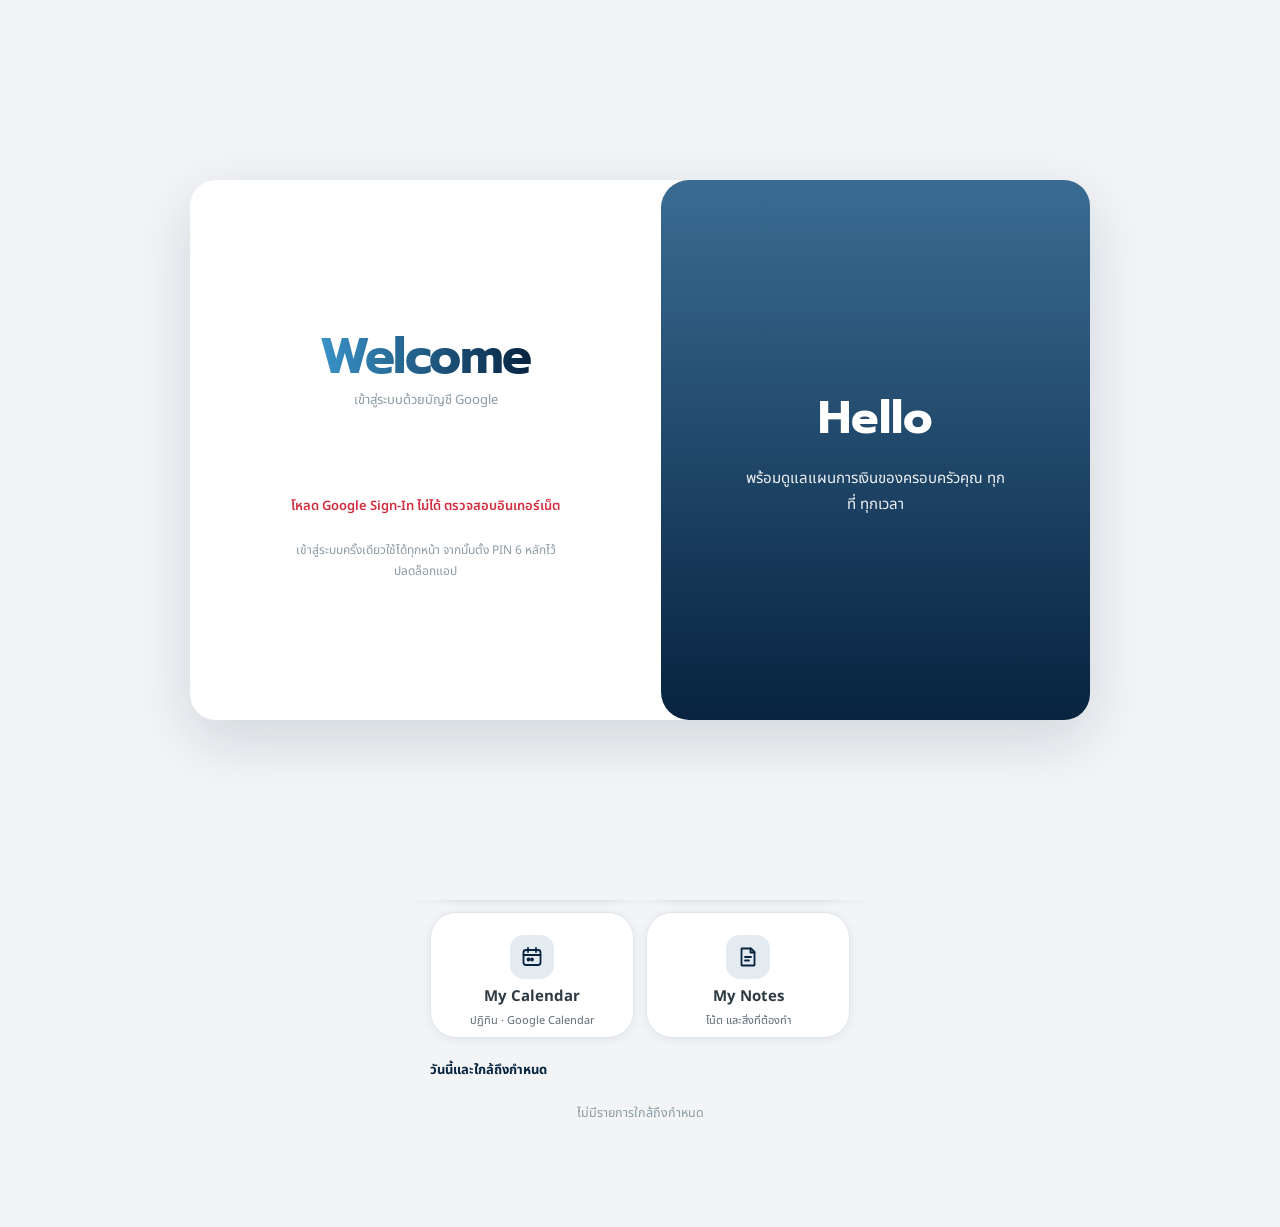
==== commit 4345071b: "Add files via upload" ====
--- a/index.html
+++ b/index.html
@@ -12,6 +12,39 @@
 <link href="https://fonts.googleapis.com/css2?family=Prompt:wght@500;600;700&family=Noto+Sans+Thai:wght@400;500;600;700&display=swap" rel="stylesheet">
 <link rel="stylesheet" href="shell.css">
 
+<script src="themes.js"></script>
+<style>
+/* ===== หน้าแรกแบบใหม่ (เลื่อนได้) ===== */
+.mff-home .mff-app{height:auto;min-height:100svh;display:block}
+.mff-home .mff-hero-wrap{padding-bottom:48px}
+.mff-home .mff-grid{display:grid;grid-template-columns:repeat(2,minmax(0,1fr));grid-template-rows:none;grid-auto-rows:auto;margin-top:0;padding-bottom:4px;gap:12px}
+.mff-home .mff-card{min-height:118px}
+.hm-sum{margin:-30px 16px 0;position:relative;z-index:3}
+.hm-card{padding:16px 16px 14px;border-radius:22px;background:linear-gradient(135deg,var(--primary),var(--primary-light));color:#fff;box-shadow:var(--shadow-hero)}
+.hm-head{display:flex;justify-content:space-between;align-items:center;font-size:12.5px;opacity:.92}
+.hm-eye{width:44px;height:44px;margin:-10px -10px -10px 0;border:0;background:none;color:#fff;cursor:pointer;display:flex;align-items:center;justify-content:center}
+.hm-big{font:700 32px 'Prompt','Noto Sans Thai',sans-serif;margin:0 0 10px}
+.hm-row{display:grid;grid-template-columns:repeat(3,1fr);gap:8px}
+.hm-row>div{background:rgba(255,255,255,.15);border-radius:14px;padding:9px 10px;min-width:0}
+.hm-row small{display:block;font-size:10.5px;opacity:.88}
+.hm-row b{font-size:14.5px;display:block;white-space:nowrap;overflow:hidden;text-overflow:ellipsis}
+.hm-row>div{display:flex;flex-direction:column;justify-content:space-between;gap:3px;min-height:58px}
+.hm-row small{font-size:10.5px;line-height:1.25}
+.hm-row b{white-space:nowrap;overflow:visible;font-size:clamp(11px,3.7vw,14.5px)}
+.hm-row b.sm{font-size:clamp(9.5px,3.1vw,12.5px)}
+.hm-hide .hm-money{filter:blur(9px);user-select:none}
+.hm-act{display:flex;gap:8px;margin-top:10px}
+.hm-btn{flex:1;min-height:46px;border-radius:15px;background:var(--surface);color:var(--primary);display:flex;align-items:center;justify-content:center;text-align:center;font:700 12.5px 'Noto Sans Thai',sans-serif;text-decoration:none;box-shadow:var(--shadow-card);padding:0 6px}
+.hm-btn.gold{flex:1.4;background:var(--gold);color:#072340}
+.hm-h{margin:18px 20px 8px;font-size:13px;font-weight:700;color:var(--primary)}
+.hm-up{margin:0 16px 20px;display:flex;flex-direction:column;gap:8px}
+.hm-it{display:flex;justify-content:space-between;gap:10px;align-items:center;min-height:52px;padding:10px 14px;border-radius:16px;background:var(--surface);color:var(--ink);text-decoration:none;box-shadow:var(--shadow-card)}
+.hm-it b{font-size:13px;display:block}
+.hm-it small{font-size:11px;color:var(--ink-soft)}
+.hm-it em{font-style:normal;font-size:11.5px;font-weight:700;color:var(--primary-light);white-space:nowrap}
+.hm-it em.late{color:#B5422B}
+.hm-none{padding:16px;text-align:center;font-size:12.5px;color:var(--ink-faint)}
+</style>
 </head>
 <body class="mff-home">
 
@@ -38,8 +71,55 @@
 
 
 
+    <section class="hm-sum" aria-label="สรุปวันนี้">
+    <div class="hm-card">
+      <div class="hm-head"><span>ยอดเงินคงเหลือเดือนนี้</span><button type="button" id="hmEye" aria-label="ซ่อนหรือแสดงตัวเลข" class="hm-eye"><svg viewBox="0 0 24 24" width="20" height="20" fill="none" stroke="currentColor" stroke-width="1.9" stroke-linecap="round" stroke-linejoin="round" aria-hidden="true"><path d="M2 12s3.5-7 10-7 10 7 10 7-3.5 7-10 7S2 12 2 12z"/><circle cx="12" cy="12" r="3"/></svg></button></div>
+      <div class="hm-big hm-money" id="hmBal">—</div>
+      <div class="hm-row">
+        <div><small>รายจ่าย/วัน</small><b class="hm-money" id="hmToday">—</b></div>
+        <div><small>รายจ่าย/สัปดาห์</small><b class="hm-money" id="hmWeek">—</b></div>
+        <div><small>รายจ่าย/เดือน</small><b class="hm-money" id="hmExp">—</b></div>
+      </div>
+    </div>
+    <div class="hm-act">
+      <a class="hm-btn gold" href="money/daily.html">+ จดรายจ่าย</a>
+      <a class="hm-btn" href="notes/index.html?new=1">จดโน้ต</a>
+      <a class="hm-btn" href="calendar/index.html?todo=1">เพิ่ม To-do</a>
+    </div>
+  </section>
+  <h2 class="hm-h">การเงิน</h2>
   <div class="mff-grid">
-
+    <a class="mff-card" href="money/index.html">
+      <span class="icon-wrap">
+        <svg viewBox="0 0 24 24" fill="none" stroke="currentColor" stroke-width="1.8" stroke-linecap="round" stroke-linejoin="round"><rect x="3" y="6" width="18" height="13" rx="2.5"/><path d="M3 10h18"/><circle cx="7" cy="14.2" r="1.1" fill="currentColor" stroke="none"/></svg>
+      </span>
+      <h3>My Money</h3>
+      <p>สรุปรายรับรายจ่าย</p>
+    </a>
+    <a class="mff-card" href="portfolio/index.html">
+      <span class="icon-wrap">
+        <svg viewBox="0 0 24 24" fill="none" stroke="currentColor" stroke-width="1.8" stroke-linecap="round" stroke-linejoin="round"><path d="M4 19V10"/><path d="M10 19V5"/><path d="M16 19v-8"/><path d="M4 19h16"/><path d="M13 6l4.5-2.5L21 6"/><path d="M17.5 3.5V7h3.5"/></svg>
+      </span>
+      <h3>My Portfolio</h3>
+      <p>พอร์ตกองทุนครอบครัว กราฟและแดชบอร์ด</p>
+    </a>
+    <a class="mff-card" href="my-plan/index.html">
+      <span class="icon-wrap">
+        <svg viewBox="0 0 24 24" fill="none" stroke="currentColor" stroke-width="1.8" stroke-linecap="round" stroke-linejoin="round"><rect x="5" y="4" width="14" height="17" rx="2.5"/><path d="M9 4.5h6M9 12.5l2 2 4-4.5M9 18h6"/></svg>
+      </span>
+      <h3>My Plan</h3>
+      <p>แผนภาษี ประกันสังคม บ้าน การลงทุน และเกษียณ</p>
+    </a>
+    <a class="mff-card" href="goals/index.html">
+      <span class="icon-wrap">
+        <svg viewBox="0 0 24 24" fill="none" stroke="currentColor" stroke-width="1.8" stroke-linecap="round" stroke-linejoin="round"><circle cx="12" cy="12" r="8.5"/><circle cx="12" cy="12" r="4.5"/><circle cx="12" cy="12" r="1" fill="currentColor"/></svg>
+      </span>
+      <h3>My Goals</h3>
+      <p>เป้าหมายและแผนประจำปี</p>
+    </a>
+  </div>
+  <h2 class="hm-h">ชีวิตและการจัดการ</h2>
+  <div class="mff-grid">
     <a class="mff-card" href="profile/index.html">
       <span class="avatar">
         <svg viewBox="0 0 24 24" fill="none" stroke="currentColor" stroke-width="1.8"><circle cx="12" cy="8" r="4"/><path d="M4 20c0-4 3.6-6 8-6s8 2 8 6"/></svg>
@@ -47,15 +127,6 @@
       <h3>My Profile</h3>
       <p>ข้อมูลสมาชิกในครอบครัว รูปถ่ายและรายละเอียดส่วนตัว</p>
     </a>
-
-    <a class="mff-card" href="portfolio/index.html">
-      <span class="icon-wrap">
-        <svg viewBox="0 0 24 24" fill="none" stroke="currentColor" stroke-width="1.8" stroke-linecap="round" stroke-linejoin="round"><path d="M4 19V10"/><path d="M10 19V5"/><path d="M16 19v-8"/><path d="M4 19h16"/><path d="M13 6l4.5-2.5L21 6"/><path d="M17.5 3.5V7h3.5"/></svg>
-      </span>
-      <h3>My Portfolio</h3>
-      <p>พอร์ตกองทุนครอบครัว กราฟและแดชบอร์ด</p>
-    </a>
-
     <a class="mff-card" href="bookshelf/index.html">
       <span class="icon-wrap">
         <svg viewBox="0 0 24 24" fill="none" stroke="currentColor" stroke-width="1.8" stroke-linecap="round" stroke-linejoin="round"><path d="M4 4.5C4 4 4.6 3.6 5.3 3.6H10a2 2 0 0 1 2 2V20a2 2 0 0 0-2-1.6H4z"/><path d="M20 4.5c0-.5-.6-.9-1.3-.9H14a2 2 0 0 0-2 2V20a2 2 0 0 1 2-1.6h6z"/></svg>
@@ -63,15 +134,6 @@
       <h3>My Bookshelf</h3>
       <p>คลังหนังสือครอบครัว ค้นหาและยืมอ่านได้</p>
     </a>
-
-    <a class="mff-card" href="money/index.html">
-      <span class="icon-wrap">
-        <svg viewBox="0 0 24 24" fill="none" stroke="currentColor" stroke-width="1.8" stroke-linecap="round" stroke-linejoin="round"><rect x="3" y="6" width="18" height="13" rx="2.5"/><path d="M3 10h18"/><circle cx="7" cy="14.2" r="1.1" fill="currentColor" stroke="none"/></svg>
-      </span>
-      <h3>My Money</h3>
-      <p>สรุปรายรับรายจ่าย</p>
-    </a>
-
     <a class="mff-card" href="calendar/index.html">
       <span class="icon-wrap">
         <svg viewBox="0 0 24 24" fill="none" stroke="currentColor" stroke-width="1.8" stroke-linecap="round" stroke-linejoin="round"><rect x="3.5" y="5" width="17" height="15" rx="2.5"/><path d="M3.5 10h17M8 3v4M16 3v4"/><circle cx="8.5" cy="14.5" r="1" fill="currentColor"/><circle cx="12" cy="14.5" r="1" fill="currentColor"/></svg>
@@ -79,15 +141,17 @@
       <h3>My Calendar</h3>
       <p>ปฏิทิน · Google Calendar</p>
     </a>
-
-    <a class="mff-card" href="my-plan/index.html">
-      <span class="icon-wrap">
-        <svg viewBox="0 0 24 24" fill="none" stroke="currentColor" stroke-width="1.8" stroke-linecap="round" stroke-linejoin="round"><rect x="5" y="4" width="14" height="17" rx="2.5"/><path d="M9 4.5h6M9 12.5l2 2 4-4.5M9 18h6"/></svg>
-      </span>
-      <h3>My Plan</h3>
-      <p>แผนภาษี ประกันสังคม บ้าน การลงทุน และเกษียณ</p>
+    <a class="mff-card" href="notes/index.html">
+      <span class="icon-wrap">
+        <svg viewBox="0 0 24 24" fill="none" stroke="currentColor" stroke-width="1.8" stroke-linecap="round" stroke-linejoin="round"><path d="M6 3.5h9l3.5 3.5V20a.5.5 0 0 1-.5.5H6a.5.5 0 0 1-.5-.5V4a.5.5 0 0 1 .5-.5z"/><path d="M14.5 3.5V7.5h4M9 12h6M9 15.5h4"/></svg>
+      </span>
+      <h3>My Notes</h3>
+      <p>โน้ต และสิ่งที่ต้องทำ</p>
     </a>
   </div>
+  <h2 class="hm-h">วันนี้และใกล้ถึงกำหนด</h2>
+  <div class="hm-up" id="hmUp"></div>
+</div>
 
 </div>
 
@@ -111,6 +175,7 @@
   </a>
 </nav>
 
+<script src="reminders.js"></script>
 <script src="config.js"></script>
 <script src="admin-login.js"></script>
 <script src="settings-store.js"></script>
@@ -177,6 +242,22 @@
     if(Array.isArray(books)){
       groups.push({key:'bookshelf',title:'My Bookshelf',icon:'📚',href:'bookshelf/index.html',
         items:books.map(function(b){ return {label:b.title||'(ไม่มีชื่อ)', sub:b.status||''}; })});
+    }
+
+    var nts=readJSON('mff_notes_cache_v1',null);
+    if(Array.isArray(nts)){
+      groups.push({key:'notes',title:'My Notes',icon:'📝',href:'notes/index.html',
+        items:nts.filter(function(n){return !n.archived}).map(function(n){ return {label:n.title||(n.body||'').slice(0,30)||'(โน้ต)', sub:n.kind==='check'?'เช็กลิสต์':(n.due||'')}; })});
+    }
+    var wl=readJSON('mff_wishlist_cache_v1',null);
+    if(Array.isArray(wl)){
+      groups.push({key:'wishlist',title:'Wish List หนังสือ',icon:'🛒',href:'bookshelf/index.html',
+        items:wl.map(function(w){ return {label:w.title||'(หนังสือ)', sub:(w.author?w.author+' · ':'')+(w.status==='bought'?'ซื้อแล้ว':'รอซื้อ')}; })});
+    }
+    var gls=readJSON('mff_goals_cache_v1',null);
+    if(Array.isArray(gls)){
+      groups.push({key:'goals',title:'My Goals',icon:'🎯',href:'goals/index.html',
+        items:gls.map(function(g){ return {label:g.title||'(เป้าหมาย)', sub:'ปี '+g.year}; })});
     }
 
     var money=readJSON('mff_money_cache_v3',null);
@@ -345,6 +426,13 @@
       });
     }catch(e){}
 
+    try{ if(window.MFFRem){ MFFRem.upcoming().filter(function(x){return x.soon}).forEach(function(x){
+      list.push({level:x.days<=1?'warn':'info',icon:x.r.type==='dca'?'📈':'🧾',
+        title:(x.r.type==='dca'?'ถึงรอบ DCA: ':'ใกล้ครบกำหนดชำระ: ')+x.r.name+' ('+MFFRem.label(x)+')',
+        text:(x.r.amount?'฿'+Number(x.r.amount).toLocaleString('th-TH')+' · ':'')+'กำหนด '+x.date.toLocaleDateString('th-TH',{day:'numeric',month:'short',year:'numeric'}),
+        href:'settings/index.html#reminders',hrefLabel:'จัดการการแจ้งเตือน →'});
+    }); } }catch(e){}
+
     // Sync queue: แจ้งเตือนสิ่งที่แก้ไว้ตอน Offline และยังรอขึ้น Google Sheets
     try{
       var q=window.MFFDataSafety?.exportQueue?.()||[];
@@ -359,11 +447,6 @@
         text:'เมื่อกลับมา Online ระบบจะไม่ Sync ให้อัตโนมัติ',href:'settings/index.html',hrefLabel:'เปิด Auto Sync →'});
     }
 
-    if(localStorage.getItem('mff_report_email_configured')!=='1'){
-      list.push({level:'info',icon:'📧',title:'ยังไม่ได้ตั้งสรุปรายเดือนทางอีเมล',
-        text:'ตั้งค่าอีเมลและทดสอบรายงานได้จาก Setting',href:'settings/index.html',hrefLabel:'ตั้งค่ารายงาน →'});
-    }
-
     if(localStorage.getItem('mff_retirement_latest_experiment_v1')){
       try{
         var rr=JSON.parse(localStorage.getItem('mff_retirement_latest_experiment_v1'));
@@ -394,10 +477,58 @@
 
   document.getElementById('navSearchBtn').addEventListener('click', openSearch);
   document.getElementById('navNotifBtn').addEventListener('click', openNotifications);
-  renderNotifBadge();
+  renderNotifBadge(); try{window.MFFRem&&MFFRem.fire()}catch(e){}
   window.addEventListener('storage', renderNotifBadge);
 })();
 </script>
 
+<script>
+(function(){
+  'use strict';
+  function rj(k,f){try{var r=localStorage.getItem(k);return r?JSON.parse(r):f}catch(e){return f}}
+  function pad(n){return String(n).padStart(2,'0')}
+  var d=new Date(), ym=d.getFullYear()+'-'+pad(d.getMonth()+1), td=ym+'-'+pad(d.getDate());
+  function fmt(n){return '฿ '+Math.round(n).toLocaleString('th-TH')}
+  function el(i){return document.getElementById(i)}
+  function esc(s){return String(s==null?'':s).replace(/[&<>'"]/g,function(c){return{'&':'&amp;','<':'&lt;','>':'&gt;',"'":'&#39;','"':'&quot;'}[c]})}
+  /* คงเหลือเดือนนี้ = รายรับ − รายจ่ายประจำ − รายจ่ายแปรผัน (My Money) */
+  var money=rj('mff_money_cache_v3',null);
+  if(Array.isArray(money)){
+    var inc=0,exp=0,has=false;
+    money.forEach(function(t){if(t.month!==ym)return;has=true;var a=Number(t.amount)||0;if(t.type==='income')inc+=a;else if(t.type==='fixed'||t.type==='variable')exp+=a});
+  }
+  var dly=rj('mff_daily_cache_v1',null), dayMonth=0, dayWeek=0;
+  /* สัปดาห์ จันทร์–อาทิตย์ เหมือนหน้า ค่าใช้จ่ายรายวัน */
+  function dk(x){return x.getFullYear()+'-'+pad(x.getMonth()+1)+'-'+pad(x.getDate())}
+  var wd=new Date(d.getFullYear(),d.getMonth(),d.getDate()); wd.setDate(wd.getDate()+(wd.getDay()===0?-6:1-wd.getDay()));
+  var wStart=dk(wd); wd.setDate(wd.getDate()+6); var wEnd=dk(wd);
+  var dayToday=0;
+  if(Array.isArray(dly)){dly.forEach(function(e){var a=Number(e.amount)||0,dt=String(e.date||'');if(dt===td)dayToday+=a;if(dt>=wStart&&dt<=wEnd)dayWeek+=a;if(dt.slice(0,7)===ym)dayMonth+=a})}
+  el('hmToday').textContent=fmt(dayToday);
+  el('hmWeek').textContent=fmt(dayWeek);
+  /* คงเหลือ = รายรับ − (ประจำ + แปรผัน + รายวัน) ให้ตรงกับหน้า My Money รายเดือน */
+  if(has) el('hmBal').textContent=fmt(inc-exp-dayMonth);
+  /* รายจ่าย/วัน · สัปดาห์ · เดือน = เฉพาะค่าใช้จ่ายรายวัน (ไม่รวมรายจ่ายประจำ/แปรผัน) */
+  el('hmExp').textContent=fmt(dayMonth);
+  ['hmToday','hmWeek','hmExp'].forEach(function(i){if(el(i).textContent.length>10)el(i).classList.add('sm')});
+  var notes=rj('mff_notes_cache_v1',[]); if(!Array.isArray(notes))notes=[];
+  notes=notes.filter(function(n){return !n.archived});
+  /* รายการใกล้ถึงกำหนด: โน้ตที่มีวันที่ภายใน 7 วัน หรือเลยกำหนด */
+  var lim=new Date(d.getTime()+7*86400000), ls=lim.getFullYear()+'-'+pad(lim.getMonth()+1)+'-'+pad(lim.getDate());
+  var up=notes.filter(function(n){return n.due&&n.due<=ls&&!(n.kind==='check'&&n.items.length&&n.items.every(function(i){return i.d}))})
+    .sort(function(a,b){return a.due.localeCompare(b.due)}).slice(0,4);
+  var mo=['ม.ค.','ก.พ.','มี.ค.','เม.ย.','พ.ค.','มิ.ย.','ก.ค.','ส.ค.','ก.ย.','ต.ค.','พ.ย.','ธ.ค.'];
+  el('hmUp').innerHTML=up.length?up.map(function(n){
+    var p=n.due.split('-'), late=n.due<td, isToday=n.due===td;
+    var sub=n.kind==='check'?(n.items.filter(function(i){return !i.d}).length+' รายการที่ยังไม่เสร็จ'):(n.body||'').slice(0,40);
+    return '<a class="hm-it" href="notes/index.html"><div><b>'+esc(n.title||sub||'โน้ต')+'</b><small>'+esc(sub)+'</small></div><em class="'+(late?'late':'')+'">'+(late?'เลยกำหนด ':isToday?'วันนี้ ':'')+(+p[2])+' '+mo[+p[1]-1]+'</em></a>';
+  }).join(''):'<div class="hm-none">ไม่มีรายการใกล้ถึงกำหนด</div>';
+  /* ซ่อน/แสดงตัวเลขเงิน */
+  var card=document.querySelector('.hm-card');
+  var hid=false;try{hid=localStorage.getItem('mff_home_hide')==='1'}catch(e){}
+  document.querySelector('.hm-sum').classList.toggle('hm-hide',hid);
+  el('hmEye').onclick=function(){hid=!hid;document.querySelector('.hm-sum').classList.toggle('hm-hide',hid);try{localStorage.setItem('mff_home_hide',hid?'1':'0')}catch(e){}};
+})();
+</script>
 </body>
 </html>
--- a/shell.css
+++ b/shell.css
@@ -621,3 +621,26 @@
 .mbk-form input[type=text],.mbk-form input[type=date],.mbk-form input[type=number],.mbk-form select{display:block;width:100%;margin-top:6px;border:1px solid var(--line);border-radius:10px;padding:10px;font-size:16px;font-family:inherit;color:var(--ink);background:#fff}
 .mbk-form input[type=range]{display:block;width:100%;margin-top:10px}
 .mbk-ret{width:100%;margin-top:14px;border:1px dashed #C24D63;background:#FDF4F6;color:#C24D63;border-radius:10px;padding:10px;font-weight:600;font-family:inherit}
+
+/* Wish List: แถวกะทัดรัด ชื่อเรื่องได้พื้นที่เต็ม ปุ่มเป็นไอคอนขนาดเล็ก */
+.mbk-wish-row{align-items:center;gap:6px;padding:5px 0}
+.mbk-wish-row .b-title{flex:1 1 auto;min-width:0;font-size:13px;line-height:1.3}
+.mbk-wish-row .b-title b{font-weight:700;overflow-wrap:anywhere}
+.mbk-wish-row .w-meta{font-size:11px;line-height:1.3;color:var(--ink-soft);margin-top:1px}
+.mbk-wish-row .w-acts{flex:none;display:flex;gap:4px}
+.mbk-wish-row .b-edit,.mbk-wish-row .b-del{width:30px;height:30px;padding:0;font-size:12px;border-radius:7px}
+.mbk-wish-row .w-buy{background:#E3F4EA;color:#1E8F5A;font-weight:800}
+.mbk-wish-row .w-buy.undo{background:#EAF0F6;color:#3A6C93}
+#wishCard .mbk-hint{margin-top:6px!important;margin-bottom:2px!important}
+
+/* My Bookshelf: รายการไฟล์จาก Drive แบบกะทัดรัด ชื่อไฟล์ได้พื้นที่มากสุด */
+.mff-file-list:has(.mff-drv){gap:6px;padding-left:14px;padding-right:14px}
+.mff-drv{gap:6px;padding:6px 8px;border-radius:12px;box-shadow:none}
+.mff-drv .mff-file-icon{width:26px;height:26px;border-radius:8px}
+.mff-drv .mff-file-icon svg{width:15px;height:15px}
+.mff-drv .mff-file-meta .fn{font-size:13px;line-height:1.3;display:-webkit-box;-webkit-line-clamp:2;-webkit-box-orient:vertical;overflow:hidden;overflow-wrap:anywhere;word-break:normal}
+.mff-drv .mff-file-meta .fs{font-size:10.5px;margin-top:0;line-height:1.3}
+.mff-drv .mff-file-dl{width:28px;height:28px;border-radius:8px}
+.mff-drv .mff-file-dl svg{width:14px;height:14px}
+.mff-drv .mff-drv-open{background:var(--surface);color:var(--ink-soft);border:1px solid var(--line)}
+.mff-drv .mff-drv-sel{border-width:1.5px}
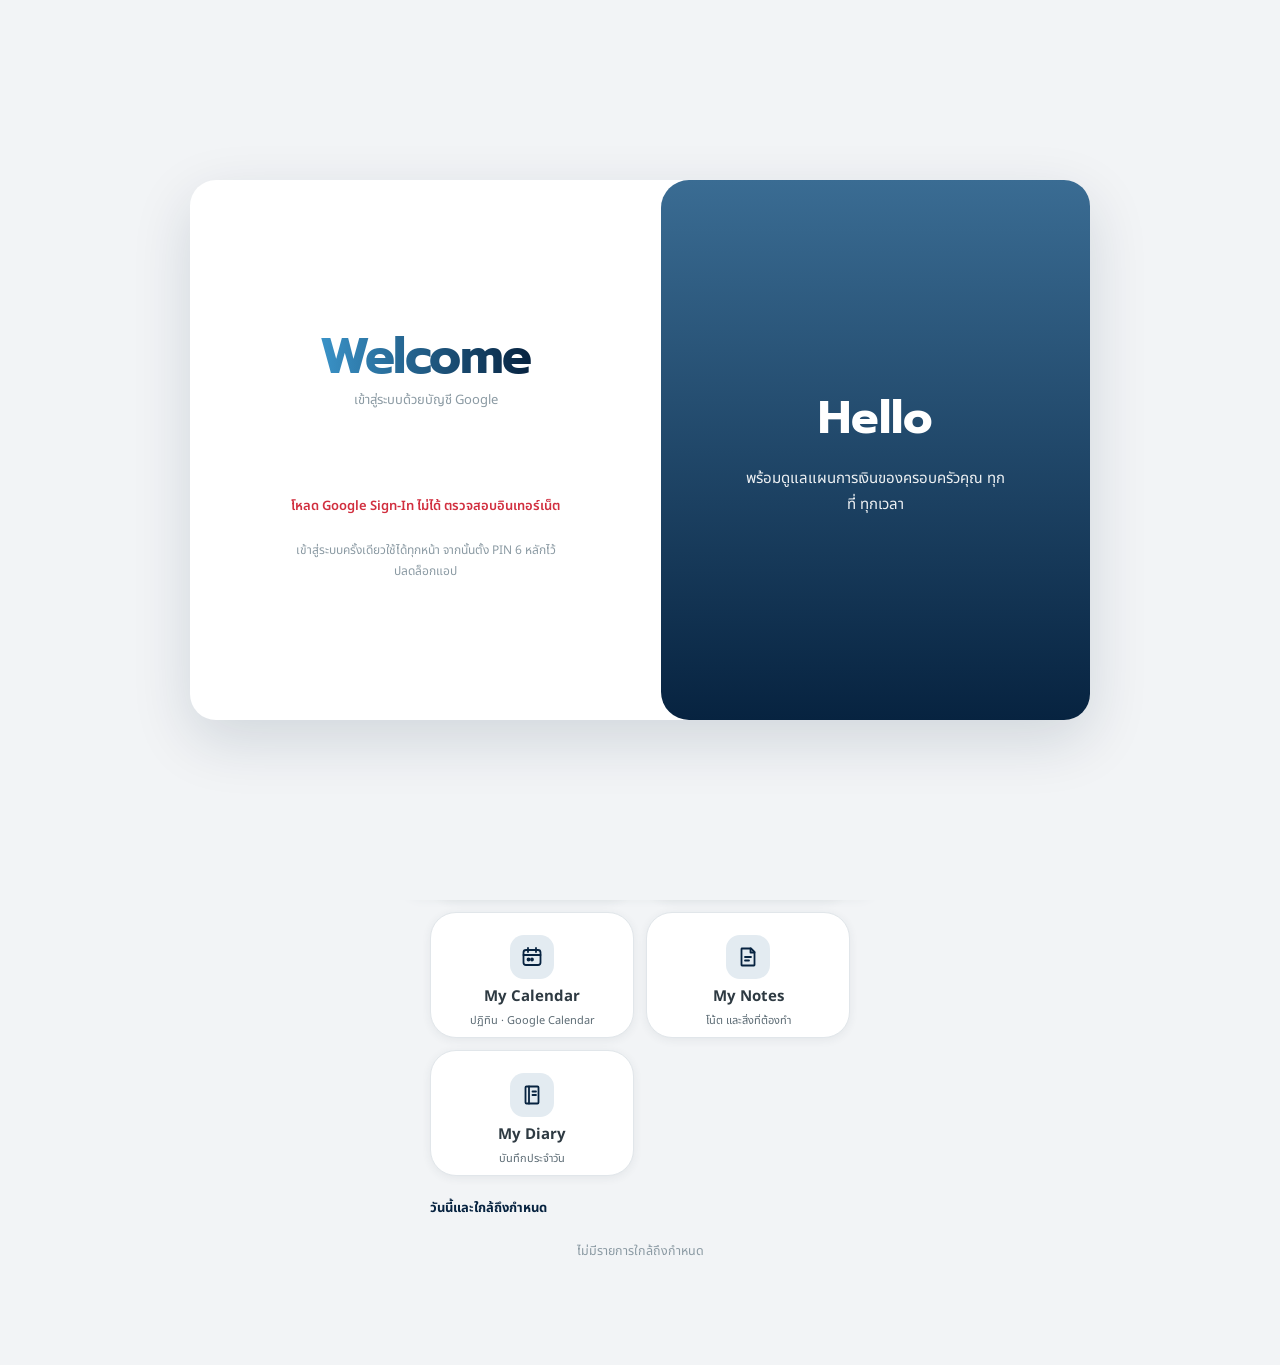
==== commit 9ef06b68: "Add files via upload" ====
--- a/index.html
+++ b/index.html
@@ -115,7 +115,7 @@
         <svg viewBox="0 0 24 24" fill="none" stroke="currentColor" stroke-width="1.8" stroke-linecap="round" stroke-linejoin="round"><circle cx="12" cy="12" r="8.5"/><circle cx="12" cy="12" r="4.5"/><circle cx="12" cy="12" r="1" fill="currentColor"/></svg>
       </span>
       <h3>My Goals</h3>
-      <p>เป้าหมายและแผนประจำปี</p>
+      <p id="hmGoalSub">เป้าหมายและแผนประจำปี</p>
     </a>
   </div>
   <h2 class="hm-h">ชีวิตและการจัดการ</h2>
@@ -147,6 +147,13 @@
       </span>
       <h3>My Notes</h3>
       <p>โน้ต และสิ่งที่ต้องทำ</p>
+    </a>
+    <a class="mff-card" href="diary/index.html">
+      <span class="icon-wrap">
+        <svg viewBox="0 0 24 24" fill="none" stroke="currentColor" stroke-width="1.8" stroke-linecap="round" stroke-linejoin="round"><path d="M6.5 3.5h11a1 1 0 0 1 1 1v15a1 1 0 0 1-1 1h-11a1 1 0 0 1-1-1v-15a1 1 0 0 1 1-1z"/><path d="M9 3.5v17M12.5 8.5h3.5M12.5 12h3.5"/></svg>
+      </span>
+      <h3>My Diary</h3>
+      <p>บันทึกประจำวัน</p>
     </a>
   </div>
   <h2 class="hm-h">วันนี้และใกล้ถึงกำหนด</h2>
@@ -176,6 +183,7 @@
 </nav>
 
 <script src="reminders.js"></script>
+<script src="goals-core.js"></script>
 <script src="config.js"></script>
 <script src="admin-login.js"></script>
 <script src="settings-store.js"></script>
@@ -518,11 +526,18 @@
   var up=notes.filter(function(n){return n.due&&n.due<=ls&&!(n.kind==='check'&&n.items.length&&n.items.every(function(i){return i.d}))})
     .sort(function(a,b){return a.due.localeCompare(b.due)}).slice(0,4);
   var mo=['ม.ค.','ก.พ.','มี.ค.','เม.ย.','พ.ค.','มิ.ย.','ก.ค.','ส.ค.','ก.ย.','ต.ค.','พ.ย.','ธ.ค.'];
-  el('hmUp').innerHTML=up.length?up.map(function(n){
+  var rows=up.map(function(n){
     var p=n.due.split('-'), late=n.due<td, isToday=n.due===td;
     var sub=n.kind==='check'?(n.items.filter(function(i){return !i.d}).length+' รายการที่ยังไม่เสร็จ'):(n.body||'').slice(0,40);
-    return '<a class="hm-it" href="notes/index.html"><div><b>'+esc(n.title||sub||'โน้ต')+'</b><small>'+esc(sub)+'</small></div><em class="'+(late?'late':'')+'">'+(late?'เลยกำหนด ':isToday?'วันนี้ ':'')+(+p[2])+' '+mo[+p[1]-1]+'</em></a>';
-  }).join(''):'<div class="hm-none">ไม่มีรายการใกล้ถึงกำหนด</div>';
+    return {k:n.due,h:'<a class="hm-it" href="notes/index.html"><div><b>'+esc(n.title||sub||'โน้ต')+'</b><small>'+esc(sub)+'</small></div><em class="'+(late?'late':'')+'">'+(late?'เลยกำหนด ':isToday?'วันนี้ ':'')+(+p[2])+' '+mo[+p[1]-1]+'</em></a>'};
+  });
+  /* เป้าหมาย (My Goals): นิสัยประจำที่ยังไม่ทำ · เป้าใกล้ครบกำหนด · เป้าตัวเลขที่ช้ากว่าแผน — รวมในรายการเดียวกับโน้ต */
+  try{ if(window.MFFGoalsCore) MFFGoalsCore.upcoming(d).forEach(function(r){
+    rows.push({k:r.k,h:'<a class="hm-it" href="goals/index.html"><div><b>🎯 '+esc(r.title||'เป้าหมาย')+'</b><small>'+esc(r.sub)+'</small></div><em class="'+(r.late?'late':'')+'">'+esc(r.em)+'</em></a>'});
+  }); }catch(e){}
+  rows.sort(function(a,b){return String(a.k).localeCompare(String(b.k))});
+  el('hmUp').innerHTML=rows.length?rows.slice(0,6).map(function(r){return r.h}).join(''):'<div class="hm-none">ไม่มีรายการใกล้ถึงกำหนด</div>';
+  try{ var gs=window.MFFGoalsCore&&MFFGoalsCore.summary(d), gp=document.getElementById('hmGoalSub'); if(gs&&gs.n&&gp) gp.textContent='เป้าหมายปีนี้ คืบหน้า '+gs.avg+'%'; }catch(e){}
   /* ซ่อน/แสดงตัวเลขเงิน */
   var card=document.querySelector('.hm-card');
   var hid=false;try{hid=localStorage.getItem('mff_home_hide')==='1'}catch(e){}
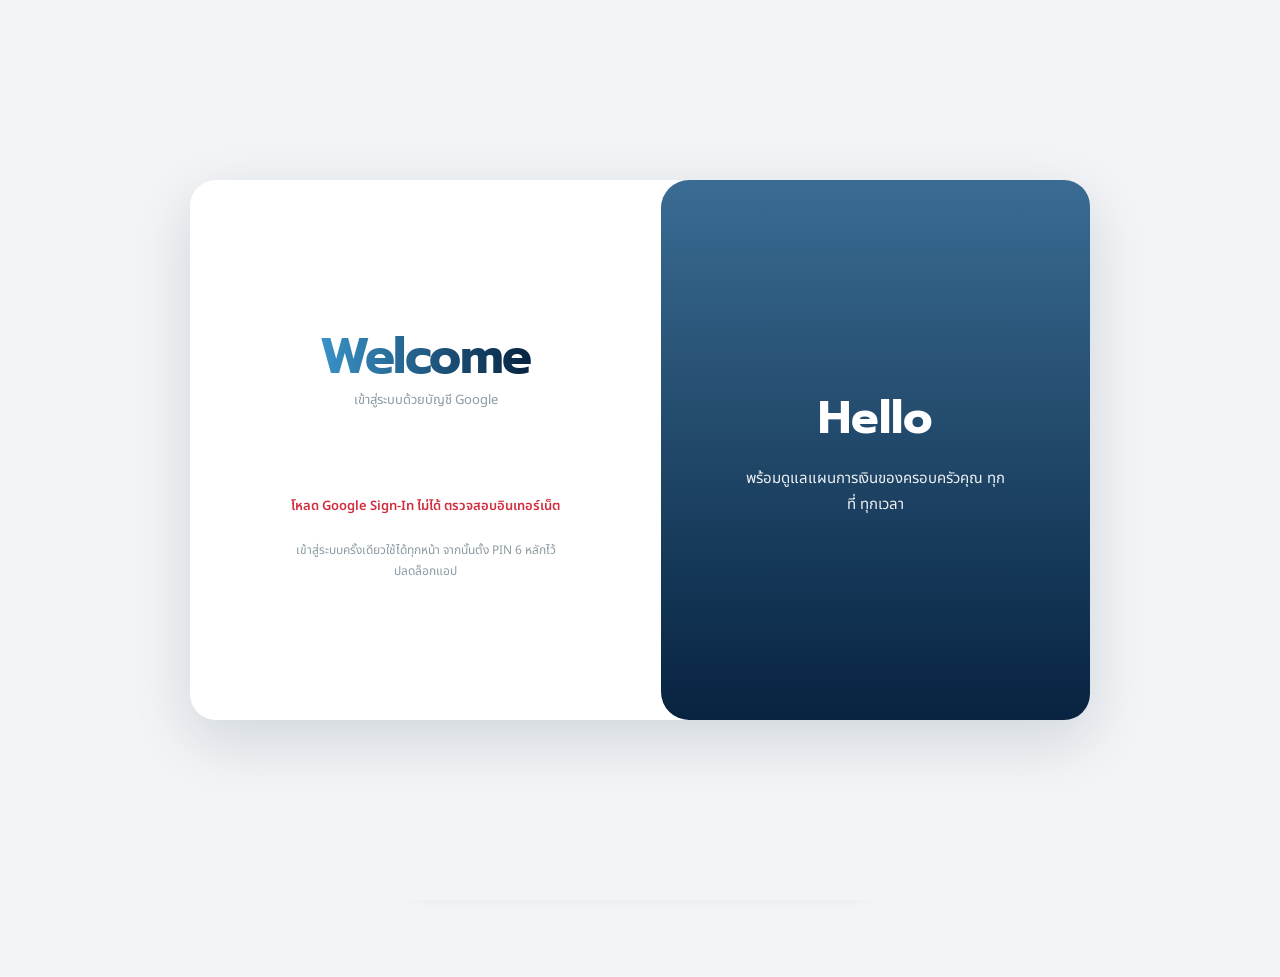
==== commit 84165140: "Add files via upload" ====
--- a/index.html
+++ b/index.html
@@ -17,8 +17,6 @@
 /* ===== หน้าแรกแบบใหม่ (เลื่อนได้) ===== */
 .mff-home .mff-app{height:auto;min-height:100svh;display:block}
 .mff-home .mff-hero-wrap{padding-bottom:48px}
-.mff-home .mff-grid{display:grid;grid-template-columns:repeat(2,minmax(0,1fr));grid-template-rows:none;grid-auto-rows:auto;margin-top:0;padding-bottom:4px;gap:12px}
-.mff-home .mff-card{min-height:118px}
 .hm-sum{margin:-30px 16px 0;position:relative;z-index:3}
 .hm-card{padding:16px 16px 14px;border-radius:22px;background:linear-gradient(135deg,var(--primary),var(--primary-light));color:#fff;box-shadow:var(--shadow-hero)}
 .hm-head{display:flex;justify-content:space-between;align-items:center;font-size:12.5px;opacity:.92}
@@ -33,9 +31,17 @@
 .hm-row b{white-space:nowrap;overflow:visible;font-size:clamp(11px,3.7vw,14.5px)}
 .hm-row b.sm{font-size:clamp(9.5px,3.1vw,12.5px)}
 .hm-hide .hm-money{filter:blur(9px);user-select:none}
-.hm-act{display:flex;gap:8px;margin-top:10px}
-.hm-btn{flex:1;min-height:46px;border-radius:15px;background:var(--surface);color:var(--primary);display:flex;align-items:center;justify-content:center;text-align:center;font:700 12.5px 'Noto Sans Thai',sans-serif;text-decoration:none;box-shadow:var(--shadow-card);padding:0 6px}
-.hm-btn.gold{flex:1.4;background:var(--gold);color:#072340}
+.hm-menu{margin:14px 16px 0;background:var(--surface);border:1px solid var(--line);border-radius:22px;padding:16px 10px 12px;display:grid;grid-template-columns:repeat(3,minmax(0,1fr));gap:14px 4px;box-shadow:var(--shadow-card)}
+.hm-mt{grid-column:1/-1;margin:0 8px 2px;font:700 17px Prompt,sans-serif;color:var(--primary)}
+.hm-mt small{display:block;font:400 11.5px 'Noto Sans Thai',sans-serif;color:var(--ink-soft);margin-top:2px}
+.hm-menu a{display:flex;flex-direction:column;align-items:center;text-align:center;text-decoration:none;color:var(--ink);border-radius:16px;padding:4px 2px 6px}
+.hm-menu a:active{background:var(--bg)}
+.hm-ico{width:64px;height:64px;border-radius:50%;margin:0 0 8px;background:radial-gradient(circle at 30% 25%,var(--bg),var(--primary-soft) 70%);box-shadow:inset 0 0 0 1px var(--line);display:grid;place-items:center}
+.hm-ico svg{width:36px;height:36px;stroke:var(--primary);stroke-width:1.6;fill:none;stroke-linecap:round;stroke-linejoin:round}
+.hm-ico svg .ac{stroke:var(--primary-light)}
+.hm-ico svg .fl{fill:color-mix(in srgb,var(--primary-light) 20%,transparent);stroke:var(--primary-light)}
+.hm-menu strong{font:600 12.5px/1.35 Prompt,sans-serif}
+.hm-menu small.s{font-size:9.5px;color:var(--ink-faint);margin-top:2px}
 .hm-h{margin:18px 20px 8px;font-size:13px;font-weight:700;color:var(--primary)}
 .hm-up{margin:0 16px 20px;display:flex;flex-direction:column;gap:8px}
 .hm-it{display:flex;justify-content:space-between;gap:10px;align-items:center;min-height:52px;padding:10px 14px;border-radius:16px;background:var(--surface);color:var(--ink);text-decoration:none;box-shadow:var(--shadow-card)}
@@ -81,81 +87,19 @@
         <div><small>รายจ่าย/เดือน</small><b class="hm-money" id="hmExp">—</b></div>
       </div>
     </div>
-    <div class="hm-act">
-      <a class="hm-btn gold" href="money/daily.html">+ จดรายจ่าย</a>
-      <a class="hm-btn" href="notes/index.html?new=1">จดโน้ต</a>
-      <a class="hm-btn" href="calendar/index.html?todo=1">เพิ่ม To-do</a>
-    </div>
   </section>
-  <h2 class="hm-h">การเงิน</h2>
-  <div class="mff-grid">
-    <a class="mff-card" href="money/index.html">
-      <span class="icon-wrap">
-        <svg viewBox="0 0 24 24" fill="none" stroke="currentColor" stroke-width="1.8" stroke-linecap="round" stroke-linejoin="round"><rect x="3" y="6" width="18" height="13" rx="2.5"/><path d="M3 10h18"/><circle cx="7" cy="14.2" r="1.1" fill="currentColor" stroke="none"/></svg>
-      </span>
-      <h3>My Money</h3>
-      <p>สรุปรายรับรายจ่าย</p>
-    </a>
-    <a class="mff-card" href="portfolio/index.html">
-      <span class="icon-wrap">
-        <svg viewBox="0 0 24 24" fill="none" stroke="currentColor" stroke-width="1.8" stroke-linecap="round" stroke-linejoin="round"><path d="M4 19V10"/><path d="M10 19V5"/><path d="M16 19v-8"/><path d="M4 19h16"/><path d="M13 6l4.5-2.5L21 6"/><path d="M17.5 3.5V7h3.5"/></svg>
-      </span>
-      <h3>My Portfolio</h3>
-      <p>พอร์ตกองทุนครอบครัว กราฟและแดชบอร์ด</p>
-    </a>
-    <a class="mff-card" href="my-plan/index.html">
-      <span class="icon-wrap">
-        <svg viewBox="0 0 24 24" fill="none" stroke="currentColor" stroke-width="1.8" stroke-linecap="round" stroke-linejoin="round"><rect x="5" y="4" width="14" height="17" rx="2.5"/><path d="M9 4.5h6M9 12.5l2 2 4-4.5M9 18h6"/></svg>
-      </span>
-      <h3>My Plan</h3>
-      <p>แผนภาษี ประกันสังคม บ้าน การลงทุน และเกษียณ</p>
-    </a>
-    <a class="mff-card" href="goals/index.html">
-      <span class="icon-wrap">
-        <svg viewBox="0 0 24 24" fill="none" stroke="currentColor" stroke-width="1.8" stroke-linecap="round" stroke-linejoin="round"><circle cx="12" cy="12" r="8.5"/><circle cx="12" cy="12" r="4.5"/><circle cx="12" cy="12" r="1" fill="currentColor"/></svg>
-      </span>
-      <h3>My Goals</h3>
-      <p id="hmGoalSub">เป้าหมายและแผนประจำปี</p>
-    </a>
-  </div>
-  <h2 class="hm-h">ชีวิตและการจัดการ</h2>
-  <div class="mff-grid">
-    <a class="mff-card" href="profile/index.html">
-      <span class="avatar">
-        <svg viewBox="0 0 24 24" fill="none" stroke="currentColor" stroke-width="1.8"><circle cx="12" cy="8" r="4"/><path d="M4 20c0-4 3.6-6 8-6s8 2 8 6"/></svg>
-      </span>
-      <h3>My Profile</h3>
-      <p>ข้อมูลสมาชิกในครอบครัว รูปถ่ายและรายละเอียดส่วนตัว</p>
-    </a>
-    <a class="mff-card" href="bookshelf/index.html">
-      <span class="icon-wrap">
-        <svg viewBox="0 0 24 24" fill="none" stroke="currentColor" stroke-width="1.8" stroke-linecap="round" stroke-linejoin="round"><path d="M4 4.5C4 4 4.6 3.6 5.3 3.6H10a2 2 0 0 1 2 2V20a2 2 0 0 0-2-1.6H4z"/><path d="M20 4.5c0-.5-.6-.9-1.3-.9H14a2 2 0 0 0-2 2V20a2 2 0 0 1 2-1.6h6z"/></svg>
-      </span>
-      <h3>My Bookshelf</h3>
-      <p>คลังหนังสือครอบครัว ค้นหาและยืมอ่านได้</p>
-    </a>
-    <a class="mff-card" href="calendar/index.html">
-      <span class="icon-wrap">
-        <svg viewBox="0 0 24 24" fill="none" stroke="currentColor" stroke-width="1.8" stroke-linecap="round" stroke-linejoin="round"><rect x="3.5" y="5" width="17" height="15" rx="2.5"/><path d="M3.5 10h17M8 3v4M16 3v4"/><circle cx="8.5" cy="14.5" r="1" fill="currentColor"/><circle cx="12" cy="14.5" r="1" fill="currentColor"/></svg>
-      </span>
-      <h3>My Calendar</h3>
-      <p>ปฏิทิน · Google Calendar</p>
-    </a>
-    <a class="mff-card" href="notes/index.html">
-      <span class="icon-wrap">
-        <svg viewBox="0 0 24 24" fill="none" stroke="currentColor" stroke-width="1.8" stroke-linecap="round" stroke-linejoin="round"><path d="M6 3.5h9l3.5 3.5V20a.5.5 0 0 1-.5.5H6a.5.5 0 0 1-.5-.5V4a.5.5 0 0 1 .5-.5z"/><path d="M14.5 3.5V7.5h4M9 12h6M9 15.5h4"/></svg>
-      </span>
-      <h3>My Notes</h3>
-      <p>โน้ต และสิ่งที่ต้องทำ</p>
-    </a>
-    <a class="mff-card" href="diary/index.html">
-      <span class="icon-wrap">
-        <svg viewBox="0 0 24 24" fill="none" stroke="currentColor" stroke-width="1.8" stroke-linecap="round" stroke-linejoin="round"><path d="M6.5 3.5h11a1 1 0 0 1 1 1v15a1 1 0 0 1-1 1h-11a1 1 0 0 1-1-1v-15a1 1 0 0 1 1-1z"/><path d="M9 3.5v17M12.5 8.5h3.5M12.5 12h3.5"/></svg>
-      </span>
-      <h3>My Diary</h3>
-      <p>บันทึกประจำวัน</p>
-    </a>
-  </div>
+  <nav class="hm-menu" aria-label="เมนูหลัก">
+    <div class="hm-mt">เมนูหลัก<small>เลือกฟังก์ชันที่ต้องการใช้งาน</small></div>
+    <a href="bookshelf/index.html"><span class="hm-ico"><svg viewBox="0 0 24 24"><path class="fl" d="M4 4.5c0-.5.6-.9 1.3-.9H10a2 2 0 0 1 2 2V20a2 2 0 0 0-2-1.6H4z"/><path d="M20 4.5c0-.5-.6-.9-1.3-.9H14a2 2 0 0 0-2 2V20a2 2 0 0 1 2-1.6h6z"/><path class="ac" d="M7 8h2.5M7 11h2.5"/></svg></span><strong>My Bookshelf</strong><small class="s">คลังหนังสือ</small></a>
+    <a href="calendar/index.html"><span class="hm-ico"><svg viewBox="0 0 24 24"><rect class="fl" x="3.5" y="5" width="17" height="15" rx="2.5"/><path d="M3.5 10h17M8 3v4M16 3v4"/><path class="ac" d="M8.5 14.5h.01M12 14.5h.01M15.5 14.5h.01M8.5 17h.01M12 17h.01"/></svg></span><strong>My Calendar</strong><small class="s">ปฏิทิน</small></a>
+    <a href="diary/index.html"><span class="hm-ico"><svg viewBox="0 0 24 24"><path class="fl" d="M6.5 3.5h11a1 1 0 0 1 1 1v15a1 1 0 0 1-1 1h-11a1 1 0 0 1-1-1v-15a1 1 0 0 1 1-1z"/><path d="M9 3.5v17"/><path class="ac" d="M12.5 8.5H16M12.5 12H16"/></svg></span><strong>My Diary</strong><small class="s">บันทึกประจำวัน</small></a>
+    <a href="goals/index.html"><span class="hm-ico"><svg viewBox="0 0 24 24"><circle cx="12" cy="12" r="8.5"/><circle class="ac" cx="12" cy="12" r="4.5"/><circle class="fl" cx="12" cy="12" r="1"/></svg></span><strong>My Goals</strong><small class="s" id="hmGoalSub">เป้าหมายประจำปี</small></a>
+    <a href="money/index.html"><span class="hm-ico"><svg viewBox="0 0 24 24"><rect class="fl" x="3" y="6" width="18" height="13" rx="2.5"/><path d="M3 10h18"/><circle class="ac" cx="16.5" cy="14.5" r="1.3"/></svg></span><strong>My Money</strong><small class="s">สรุปรายรับรายจ่าย</small></a>
+    <a href="notes/index.html"><span class="hm-ico"><svg viewBox="0 0 24 24"><path class="fl" d="M6 3.5h9l3.5 3.5V20a.5.5 0 0 1-.5.5H6a.5.5 0 0 1-.5-.5V4a.5.5 0 0 1 .5-.5z"/><path d="M14.5 3.5V7.5h4"/><path class="ac" d="M9 12h6M9 15.5h4"/></svg></span><strong>My Notes</strong><small class="s">โน้ต · To-do</small></a>
+    <a href="my-plan/index.html"><span class="hm-ico"><svg viewBox="0 0 24 24"><rect class="fl" x="5" y="4" width="14" height="17" rx="2.5"/><path d="M9 4.5h6"/><path class="ac" d="M9 12.5l2 2 4-4.5M9 18h6"/></svg></span><strong>My Plan</strong><small class="s">ภาษี · เกษียณ</small></a>
+    <a href="portfolio/index.html"><span class="hm-ico"><svg viewBox="0 0 24 24"><path d="M4 19V11M10 19V6M16 19v-6"/><path d="M3.5 19.5h17"/><path class="ac" d="M13 7l4-3 4 2.5M17 4v3.5h3.5"/></svg></span><strong>My Portfolio</strong><small class="s">พอร์ตกองทุน</small></a>
+    <a href="profile/index.html"><span class="hm-ico"><svg viewBox="0 0 24 24"><circle class="fl" cx="12" cy="8" r="4"/><path class="ac" d="M4.5 20c0-3.8 3.4-6 7.5-6s7.5 2.2 7.5 6"/></svg></span><strong>My Profile</strong><small class="s">สมาชิกครอบครัว</small></a>
+  </nav>
   <h2 class="hm-h">วันนี้และใกล้ถึงกำหนด</h2>
   <div class="hm-up" id="hmUp"></div>
 </div>
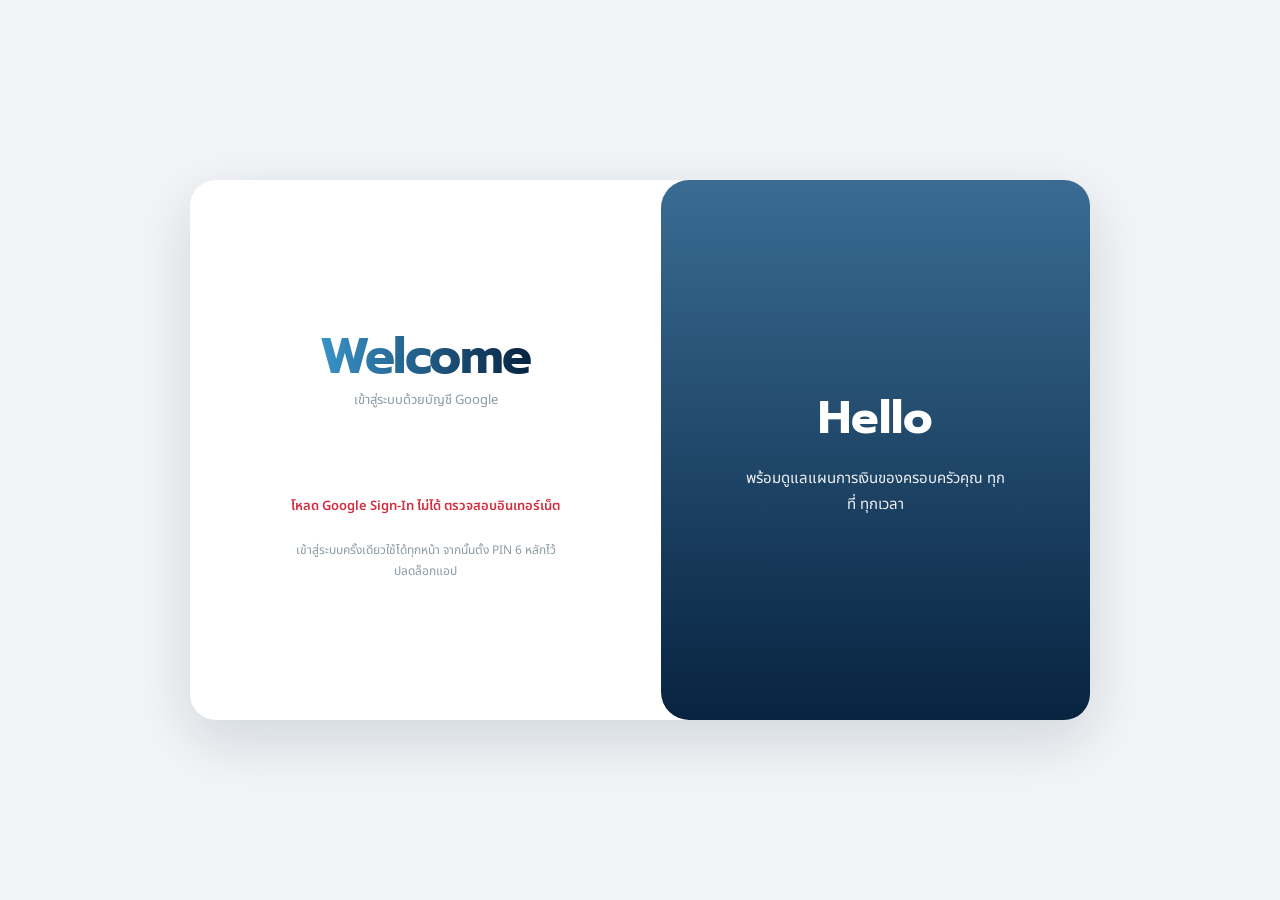
==== commit 95c1351d: "Add files via upload" ====
--- a/index.html
+++ b/index.html
@@ -17,21 +17,7 @@
 /* ===== หน้าแรกแบบใหม่ (เลื่อนได้) ===== */
 .mff-home .mff-app{height:auto;min-height:100svh;display:block}
 .mff-home .mff-hero-wrap{padding-bottom:48px}
-.hm-sum{margin:-30px 16px 0;position:relative;z-index:3}
-.hm-card{padding:16px 16px 14px;border-radius:22px;background:linear-gradient(135deg,var(--primary),var(--primary-light));color:#fff;box-shadow:var(--shadow-hero)}
-.hm-head{display:flex;justify-content:space-between;align-items:center;font-size:12.5px;opacity:.92}
-.hm-eye{width:44px;height:44px;margin:-10px -10px -10px 0;border:0;background:none;color:#fff;cursor:pointer;display:flex;align-items:center;justify-content:center}
-.hm-big{font:700 32px 'Prompt','Noto Sans Thai',sans-serif;margin:0 0 10px}
-.hm-row{display:grid;grid-template-columns:repeat(3,1fr);gap:8px}
-.hm-row>div{background:rgba(255,255,255,.15);border-radius:14px;padding:9px 10px;min-width:0}
-.hm-row small{display:block;font-size:10.5px;opacity:.88}
-.hm-row b{font-size:14.5px;display:block;white-space:nowrap;overflow:hidden;text-overflow:ellipsis}
-.hm-row>div{display:flex;flex-direction:column;justify-content:space-between;gap:3px;min-height:58px}
-.hm-row small{font-size:10.5px;line-height:1.25}
-.hm-row b{white-space:nowrap;overflow:visible;font-size:clamp(11px,3.7vw,14.5px)}
-.hm-row b.sm{font-size:clamp(9.5px,3.1vw,12.5px)}
-.hm-hide .hm-money{filter:blur(9px);user-select:none}
-.hm-menu{margin:14px 16px 0;background:var(--surface);border:1px solid var(--line);border-radius:22px;padding:16px 10px 12px;display:grid;grid-template-columns:repeat(3,minmax(0,1fr));gap:14px 4px;box-shadow:var(--shadow-card)}
+.hm-menu{margin:-30px 16px 20px;position:relative;z-index:3;background:var(--surface);border:1px solid var(--line);border-radius:22px;padding:16px 10px 12px;display:grid;grid-template-columns:repeat(3,minmax(0,1fr));gap:14px 4px;box-shadow:var(--shadow-card)}
 .hm-mt{grid-column:1/-1;margin:0 8px 2px;font:700 17px Prompt,sans-serif;color:var(--primary)}
 .hm-mt small{display:block;font:400 11.5px 'Noto Sans Thai',sans-serif;color:var(--ink-soft);margin-top:2px}
 .hm-menu a{display:flex;flex-direction:column;align-items:center;text-align:center;text-decoration:none;color:var(--ink);border-radius:16px;padding:4px 2px 6px}
@@ -42,14 +28,6 @@
 .hm-ico svg .fl{fill:color-mix(in srgb,var(--primary-light) 20%,transparent);stroke:var(--primary-light)}
 .hm-menu strong{font:600 12.5px/1.35 Prompt,sans-serif}
 .hm-menu small.s{font-size:9.5px;color:var(--ink-faint);margin-top:2px}
-.hm-h{margin:18px 20px 8px;font-size:13px;font-weight:700;color:var(--primary)}
-.hm-up{margin:0 16px 20px;display:flex;flex-direction:column;gap:8px}
-.hm-it{display:flex;justify-content:space-between;gap:10px;align-items:center;min-height:52px;padding:10px 14px;border-radius:16px;background:var(--surface);color:var(--ink);text-decoration:none;box-shadow:var(--shadow-card)}
-.hm-it b{font-size:13px;display:block}
-.hm-it small{font-size:11px;color:var(--ink-soft)}
-.hm-it em{font-style:normal;font-size:11.5px;font-weight:700;color:var(--primary-light);white-space:nowrap}
-.hm-it em.late{color:#B5422B}
-.hm-none{padding:16px;text-align:center;font-size:12.5px;color:var(--ink-faint)}
 </style>
 </head>
 <body class="mff-home">
@@ -77,17 +55,6 @@
 
 
 
-    <section class="hm-sum" aria-label="สรุปวันนี้">
-    <div class="hm-card">
-      <div class="hm-head"><span>ยอดเงินคงเหลือเดือนนี้</span><button type="button" id="hmEye" aria-label="ซ่อนหรือแสดงตัวเลข" class="hm-eye"><svg viewBox="0 0 24 24" width="20" height="20" fill="none" stroke="currentColor" stroke-width="1.9" stroke-linecap="round" stroke-linejoin="round" aria-hidden="true"><path d="M2 12s3.5-7 10-7 10 7 10 7-3.5 7-10 7S2 12 2 12z"/><circle cx="12" cy="12" r="3"/></svg></button></div>
-      <div class="hm-big hm-money" id="hmBal">—</div>
-      <div class="hm-row">
-        <div><small>รายจ่าย/วัน</small><b class="hm-money" id="hmToday">—</b></div>
-        <div><small>รายจ่าย/สัปดาห์</small><b class="hm-money" id="hmWeek">—</b></div>
-        <div><small>รายจ่าย/เดือน</small><b class="hm-money" id="hmExp">—</b></div>
-      </div>
-    </div>
-  </section>
   <nav class="hm-menu" aria-label="เมนูหลัก">
     <div class="hm-mt">เมนูหลัก<small>เลือกฟังก์ชันที่ต้องการใช้งาน</small></div>
     <a href="bookshelf/index.html"><span class="hm-ico"><svg viewBox="0 0 24 24"><path class="fl" d="M4 4.5c0-.5.6-.9 1.3-.9H10a2 2 0 0 1 2 2V20a2 2 0 0 0-2-1.6H4z"/><path d="M20 4.5c0-.5-.6-.9-1.3-.9H14a2 2 0 0 0-2 2V20a2 2 0 0 1 2-1.6h6z"/><path class="ac" d="M7 8h2.5M7 11h2.5"/></svg></span><strong>My Bookshelf</strong><small class="s">คลังหนังสือ</small></a>
@@ -100,8 +67,6 @@
     <a href="portfolio/index.html"><span class="hm-ico"><svg viewBox="0 0 24 24"><path d="M4 19V11M10 19V6M16 19v-6"/><path d="M3.5 19.5h17"/><path class="ac" d="M13 7l4-3 4 2.5M17 4v3.5h3.5"/></svg></span><strong>My Portfolio</strong><small class="s">พอร์ตกองทุน</small></a>
     <a href="profile/index.html"><span class="hm-ico"><svg viewBox="0 0 24 24"><circle class="fl" cx="12" cy="8" r="4"/><path class="ac" d="M4.5 20c0-3.8 3.4-6 7.5-6s7.5 2.2 7.5 6"/></svg></span><strong>My Profile</strong><small class="s">สมาชิกครอบครัว</small></a>
   </nav>
-  <h2 class="hm-h">วันนี้และใกล้ถึงกำหนด</h2>
-  <div class="hm-up" id="hmUp"></div>
 </div>
 
 </div>
@@ -437,56 +402,8 @@
 <script>
 (function(){
   'use strict';
-  function rj(k,f){try{var r=localStorage.getItem(k);return r?JSON.parse(r):f}catch(e){return f}}
-  function pad(n){return String(n).padStart(2,'0')}
-  var d=new Date(), ym=d.getFullYear()+'-'+pad(d.getMonth()+1), td=ym+'-'+pad(d.getDate());
-  function fmt(n){return '฿ '+Math.round(n).toLocaleString('th-TH')}
-  function el(i){return document.getElementById(i)}
-  function esc(s){return String(s==null?'':s).replace(/[&<>'"]/g,function(c){return{'&':'&amp;','<':'&lt;','>':'&gt;',"'":'&#39;','"':'&quot;'}[c]})}
-  /* คงเหลือเดือนนี้ = รายรับ − รายจ่ายประจำ − รายจ่ายแปรผัน (My Money) */
-  var money=rj('mff_money_cache_v3',null);
-  if(Array.isArray(money)){
-    var inc=0,exp=0,has=false;
-    money.forEach(function(t){if(t.month!==ym)return;has=true;var a=Number(t.amount)||0;if(t.type==='income')inc+=a;else if(t.type==='fixed'||t.type==='variable')exp+=a});
-  }
-  var dly=rj('mff_daily_cache_v1',null), dayMonth=0, dayWeek=0;
-  /* สัปดาห์ จันทร์–อาทิตย์ เหมือนหน้า ค่าใช้จ่ายรายวัน */
-  function dk(x){return x.getFullYear()+'-'+pad(x.getMonth()+1)+'-'+pad(x.getDate())}
-  var wd=new Date(d.getFullYear(),d.getMonth(),d.getDate()); wd.setDate(wd.getDate()+(wd.getDay()===0?-6:1-wd.getDay()));
-  var wStart=dk(wd); wd.setDate(wd.getDate()+6); var wEnd=dk(wd);
-  var dayToday=0;
-  if(Array.isArray(dly)){dly.forEach(function(e){var a=Number(e.amount)||0,dt=String(e.date||'');if(dt===td)dayToday+=a;if(dt>=wStart&&dt<=wEnd)dayWeek+=a;if(dt.slice(0,7)===ym)dayMonth+=a})}
-  el('hmToday').textContent=fmt(dayToday);
-  el('hmWeek').textContent=fmt(dayWeek);
-  /* คงเหลือ = รายรับ − (ประจำ + แปรผัน + รายวัน) ให้ตรงกับหน้า My Money รายเดือน */
-  if(has) el('hmBal').textContent=fmt(inc-exp-dayMonth);
-  /* รายจ่าย/วัน · สัปดาห์ · เดือน = เฉพาะค่าใช้จ่ายรายวัน (ไม่รวมรายจ่ายประจำ/แปรผัน) */
-  el('hmExp').textContent=fmt(dayMonth);
-  ['hmToday','hmWeek','hmExp'].forEach(function(i){if(el(i).textContent.length>10)el(i).classList.add('sm')});
-  var notes=rj('mff_notes_cache_v1',[]); if(!Array.isArray(notes))notes=[];
-  notes=notes.filter(function(n){return !n.archived});
-  /* รายการใกล้ถึงกำหนด: โน้ตที่มีวันที่ภายใน 7 วัน หรือเลยกำหนด */
-  var lim=new Date(d.getTime()+7*86400000), ls=lim.getFullYear()+'-'+pad(lim.getMonth()+1)+'-'+pad(lim.getDate());
-  var up=notes.filter(function(n){return n.due&&n.due<=ls&&!(n.kind==='check'&&n.items.length&&n.items.every(function(i){return i.d}))})
-    .sort(function(a,b){return a.due.localeCompare(b.due)}).slice(0,4);
-  var mo=['ม.ค.','ก.พ.','มี.ค.','เม.ย.','พ.ค.','มิ.ย.','ก.ค.','ส.ค.','ก.ย.','ต.ค.','พ.ย.','ธ.ค.'];
-  var rows=up.map(function(n){
-    var p=n.due.split('-'), late=n.due<td, isToday=n.due===td;
-    var sub=n.kind==='check'?(n.items.filter(function(i){return !i.d}).length+' รายการที่ยังไม่เสร็จ'):(n.body||'').slice(0,40);
-    return {k:n.due,h:'<a class="hm-it" href="notes/index.html"><div><b>'+esc(n.title||sub||'โน้ต')+'</b><small>'+esc(sub)+'</small></div><em class="'+(late?'late':'')+'">'+(late?'เลยกำหนด ':isToday?'วันนี้ ':'')+(+p[2])+' '+mo[+p[1]-1]+'</em></a>'};
-  });
-  /* เป้าหมาย (My Goals): นิสัยประจำที่ยังไม่ทำ · เป้าใกล้ครบกำหนด · เป้าตัวเลขที่ช้ากว่าแผน — รวมในรายการเดียวกับโน้ต */
-  try{ if(window.MFFGoalsCore) MFFGoalsCore.upcoming(d).forEach(function(r){
-    rows.push({k:r.k,h:'<a class="hm-it" href="goals/index.html"><div><b>🎯 '+esc(r.title||'เป้าหมาย')+'</b><small>'+esc(r.sub)+'</small></div><em class="'+(r.late?'late':'')+'">'+esc(r.em)+'</em></a>'});
-  }); }catch(e){}
-  rows.sort(function(a,b){return String(a.k).localeCompare(String(b.k))});
-  el('hmUp').innerHTML=rows.length?rows.slice(0,6).map(function(r){return r.h}).join(''):'<div class="hm-none">ไม่มีรายการใกล้ถึงกำหนด</div>';
-  try{ var gs=window.MFFGoalsCore&&MFFGoalsCore.summary(d), gp=document.getElementById('hmGoalSub'); if(gs&&gs.n&&gp) gp.textContent='เป้าหมายปีนี้ คืบหน้า '+gs.avg+'%'; }catch(e){}
-  /* ซ่อน/แสดงตัวเลขเงิน */
-  var card=document.querySelector('.hm-card');
-  var hid=false;try{hid=localStorage.getItem('mff_home_hide')==='1'}catch(e){}
-  document.querySelector('.hm-sum').classList.toggle('hm-hide',hid);
-  el('hmEye').onclick=function(){hid=!hid;document.querySelector('.hm-sum').classList.toggle('hm-hide',hid);try{localStorage.setItem('mff_home_hide',hid?'1':'0')}catch(e){}};
+  /* ข้อความใต้ปุ่ม My Goals */
+  try{ var gs=window.MFFGoalsCore&&MFFGoalsCore.summary(new Date()), gp=document.getElementById('hmGoalSub'); if(gs&&gs.n&&gp) gp.textContent='เป้าหมายปีนี้ คืบหน้า '+gs.avg+'%'; }catch(e){}
 })();
 </script>
 </body>
